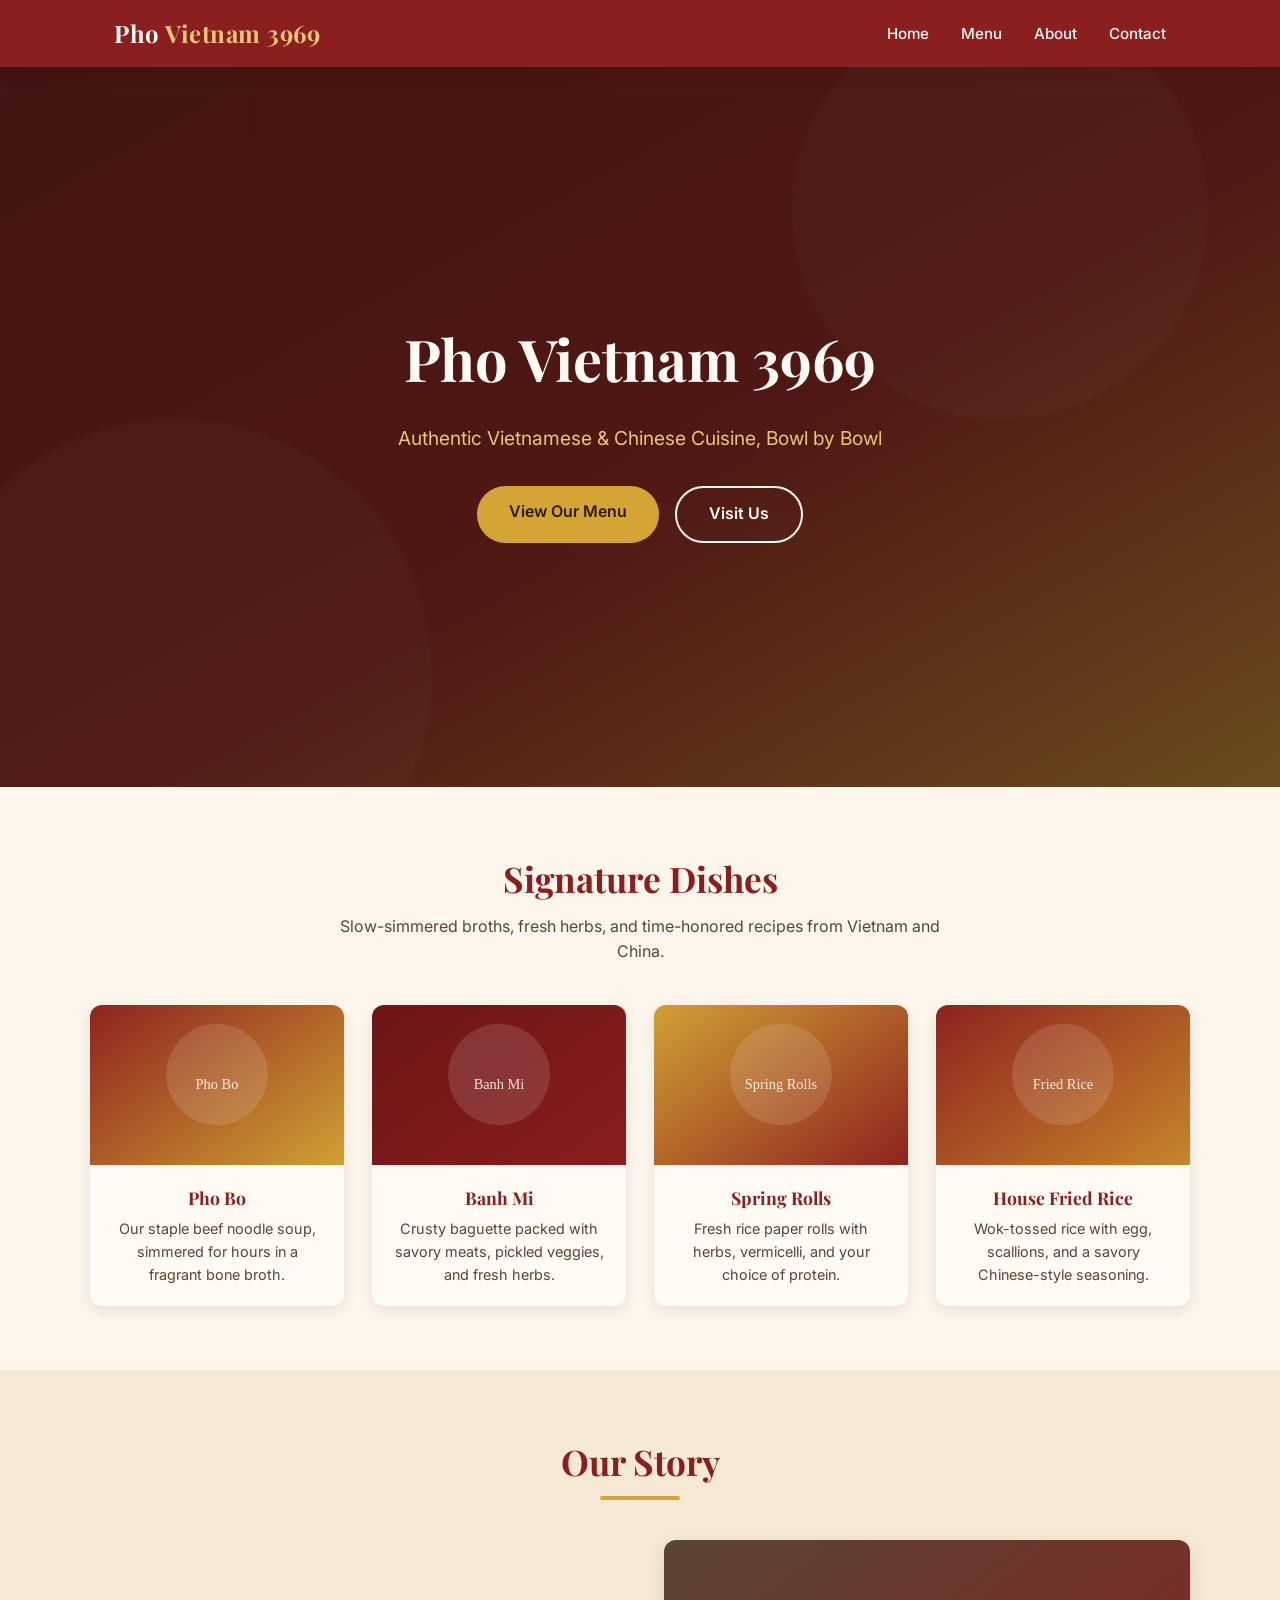
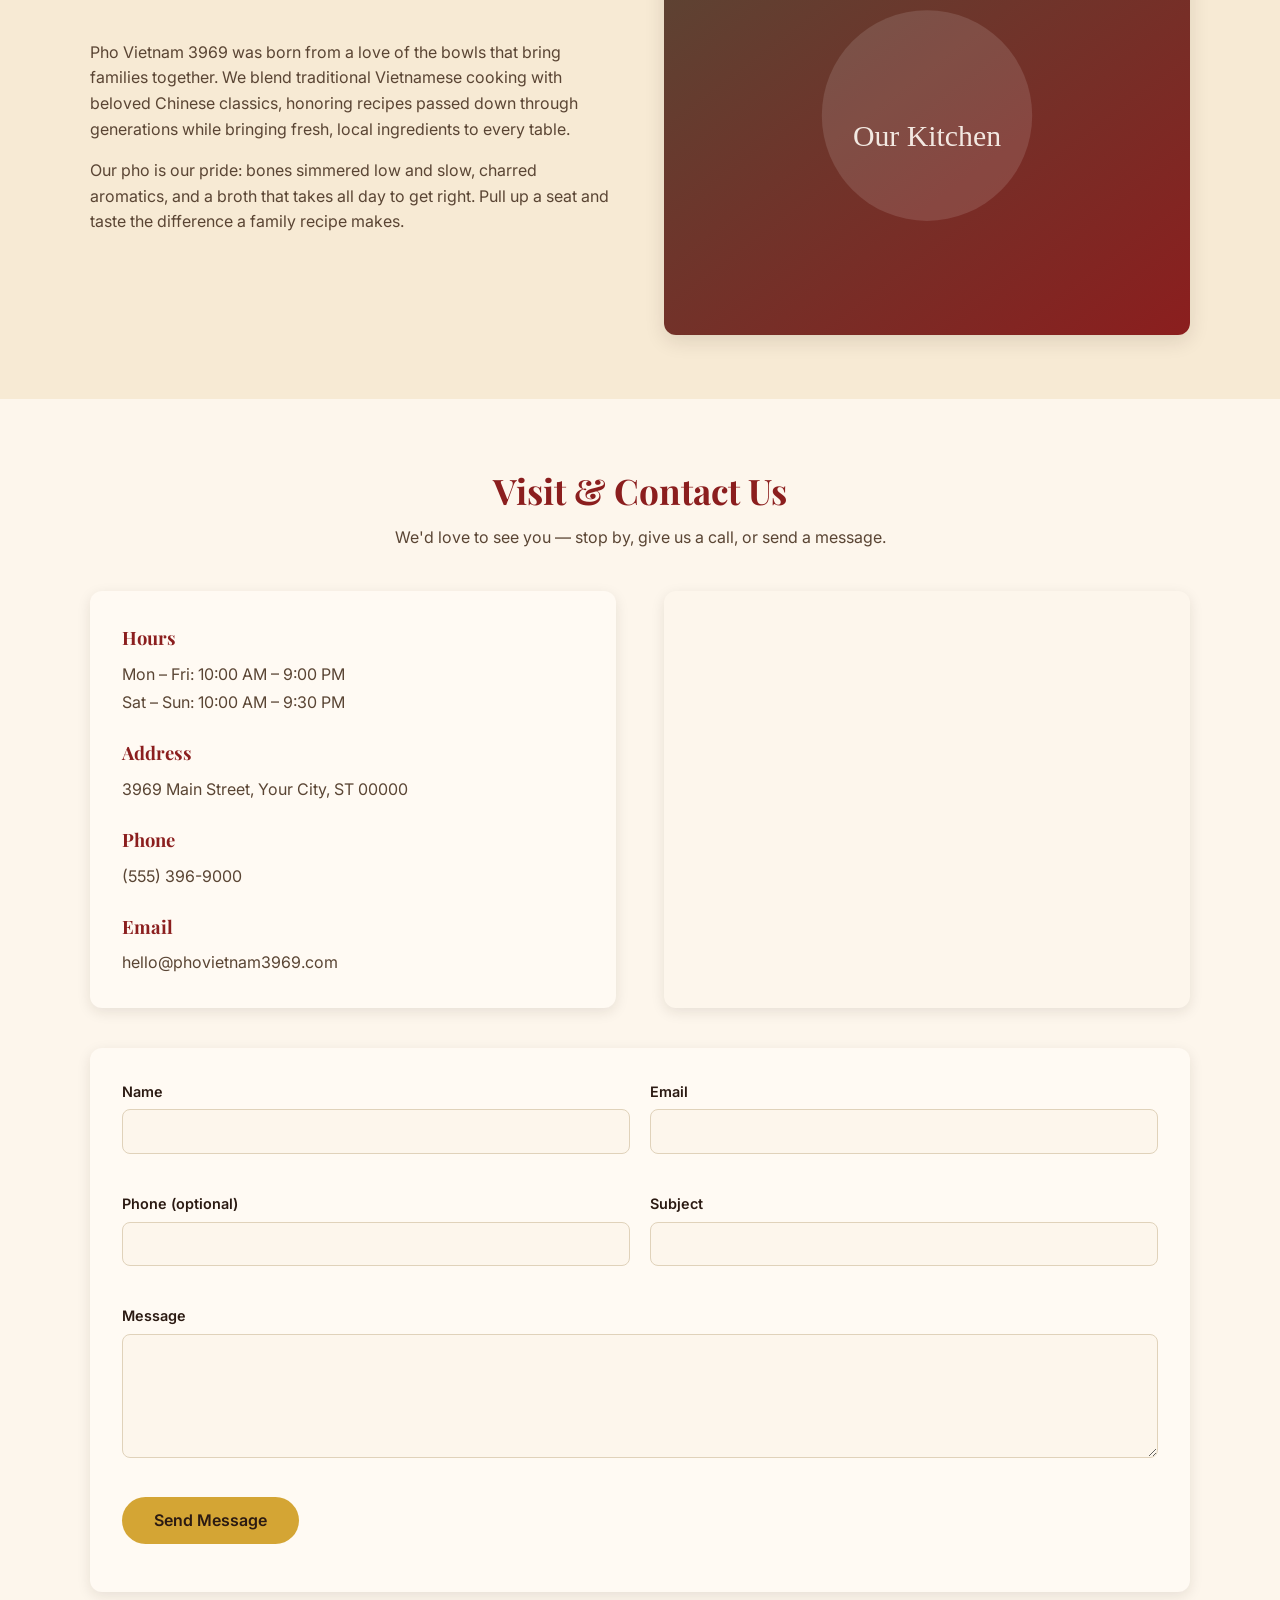
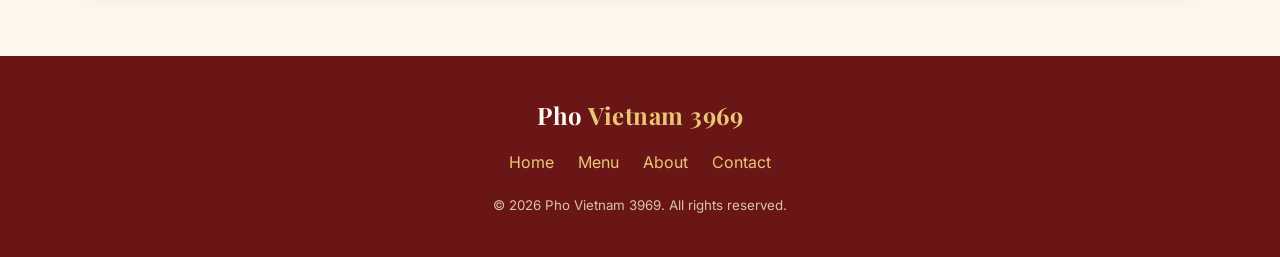
==== index.html @ 49af0b90 "initial comm" ====
<!DOCTYPE html>
<html lang="en">
<head>
  <meta charset="UTF-8" />
  <meta name="viewport" content="width=device-width, initial-scale=1.0" />
  <title>Pho Vietnam 3969 | Vietnamese &amp; Chinese Cuisine</title>
  <meta name="description" content="Pho Vietnam 3969 — authentic Vietnamese and Chinese cuisine, famous for our staple Vietnamese noodle soup, pho." />
  <link rel="stylesheet" href="css/styles.css" />
  <link rel="preconnect" href="https://fonts.googleapis.com" />
  <link href="https://fonts.googleapis.com/css2?family=Playfair+Display:wght@600;700&family=Inter:wght@400;500;600&display=swap" rel="stylesheet" />
</head>
<body>
  <header class="site-header">
    <nav class="nav-wrap">
      <a href="index.html" class="logo">Pho <span>Vietnam 3969</span></a>
      <button class="nav-toggle" aria-label="Toggle navigation" aria-expanded="false">
        <span></span><span></span><span></span>
      </button>
      <ul class="nav-links">
        <li><a href="index.html">Home</a></li>
        <li><a href="menu.html">Menu</a></li>
        <li><a href="index.html#about">About</a></li>
        <li><a href="index.html#contact">Contact</a></li>
      </ul>
    </nav>
  </header>

  <section class="hero">
    <div class="hero-content">
      <h1>Pho Vietnam 3969</h1>
      <p class="tagline">Authentic Vietnamese &amp; Chinese Cuisine, Bowl by Bowl</p>
      <div class="hero-buttons">
        <a href="menu.html" class="btn btn-accent">View Our Menu</a>
        <a href="#contact" class="btn btn-outline">Visit Us</a>
      </div>
    </div>
  </section>

  <section class="dishes">
    <div class="container">
      <h2 class="section-title">Signature Dishes</h2>
      <p class="section-subtitle">Slow-simmered broths, fresh herbs, and time-honored recipes from Vietnam and China.</p>
      <div class="dishes-grid">
        <div class="dish-card">
          <img src="assets/images/dish-pho.svg" alt="Bowl of pho bo" />
          <div class="dish-card-body">
            <h3>Pho Bo</h3>
            <p>Our staple beef noodle soup, simmered for hours in a fragrant bone broth.</p>
          </div>
        </div>
        <div class="dish-card">
          <img src="assets/images/dish-banhmi.svg" alt="Banh mi sandwich" />
          <div class="dish-card-body">
            <h3>Banh Mi</h3>
            <p>Crusty baguette packed with savory meats, pickled veggies, and fresh herbs.</p>
          </div>
        </div>
        <div class="dish-card">
          <img src="assets/images/dish-springroll.svg" alt="Fresh spring rolls" />
          <div class="dish-card-body">
            <h3>Spring Rolls</h3>
            <p>Fresh rice paper rolls with herbs, vermicelli, and your choice of protein.</p>
          </div>
        </div>
        <div class="dish-card">
          <img src="assets/images/dish-friedrice.svg" alt="Chinese fried rice" />
          <div class="dish-card-body">
            <h3>House Fried Rice</h3>
            <p>Wok-tossed rice with egg, scallions, and a savory Chinese-style seasoning.</p>
          </div>
        </div>
      </div>
    </div>
  </section>

  <section id="about" class="about-section">
    <div class="container">
      <h2 class="section-title">Our Story</h2>
      <div class="divider"></div>
      <div class="about-grid">
        <div class="about-text">
          <p>Pho Vietnam 3969 was born from a love of the bowls that bring families together. We blend
            traditional Vietnamese cooking with beloved Chinese classics, honoring recipes passed down
            through generations while bringing fresh, local ingredients to every table.</p>
          <p>Our pho is our pride: bones simmered low and slow, charred aromatics, and a broth that takes
            all day to get right. Pull up a seat and taste the difference a family recipe makes.</p>
        </div>
        <img src="assets/images/about-1.svg" alt="Inside our kitchen" />
      </div>
    </div>
  </section>

  <section id="contact" class="contact">
    <div class="container">
      <h2 class="section-title">Visit &amp; Contact Us</h2>
      <p class="section-subtitle">We'd love to see you — stop by, give us a call, or send a message.</p>
      <div class="contact-grid">
        <div class="contact-info">
          <h3>Hours</h3>
          <p>Mon – Fri: 10:00 AM – 9:00 PM</p>
          <p>Sat – Sun: 10:00 AM – 9:30 PM</p>
          <h3>Address</h3>
          <p>3969 Main Street, Your City, ST 00000</p>
          <h3>Phone</h3>
          <p>(555) 396-9000</p>
          <h3>Email</h3>
          <p>hello@phovietnam3969.com</p>
        </div>
        <iframe
          class="map-frame"
          src="https://www.google.com/maps?q=Pho+Vietnam+3969&output=embed"
          loading="lazy"
          referrerpolicy="no-referrer-when-downgrade"
          title="Map to Pho Vietnam 3969">
        </iframe>
      </div>

      <form class="contact-form" novalidate>
        <div class="form-row">
          <div class="form-group">
            <label for="name">Name</label>
            <input type="text" id="name" name="name" required />
            <span class="form-error"></span>
          </div>
          <div class="form-group">
            <label for="email">Email</label>
            <input type="email" id="email" name="email" required />
            <span class="form-error"></span>
          </div>
        </div>
        <div class="form-row">
          <div class="form-group">
            <label for="phone">Phone (optional)</label>
            <input type="tel" id="phone" name="phone" />
            <span class="form-error"></span>
          </div>
          <div class="form-group">
            <label for="subject">Subject</label>
            <input type="text" id="subject" name="subject" required />
            <span class="form-error"></span>
          </div>
        </div>
        <div class="form-group">
          <label for="message">Message</label>
          <textarea id="message" name="message" rows="5" required></textarea>
          <span class="form-error"></span>
        </div>
        <button type="submit" class="btn btn-accent">Send Message</button>
        <p class="form-status"></p>
      </form>
    </div>
  </section>

  <footer class="site-footer">
    <div class="logo">Pho <span>Vietnam 3969</span></div>
    <ul class="footer-links">
      <li><a href="index.html">Home</a></li>
      <li><a href="menu.html">Menu</a></li>
      <li><a href="index.html#about">About</a></li>
      <li><a href="index.html#contact">Contact</a></li>
    </ul>
    <small>&copy; 2026 Pho Vietnam 3969. All rights reserved.</small>
  </footer>

  <script src="js/main.js"></script>
</body>
</html>
---- css/styles.css ----
:root {
  --color-primary: #8b1e1e;
  --color-primary-dark: #6b1616;
  --color-accent: #d4a534;
  --color-accent-light: #e8c877;
  --color-bg: #fdf6ec;
  --color-bg-alt: #f7ead4;
  --color-text: #2b1a12;
  --color-text-soft: #5a4534;
  --color-white: #fffaf3;

  --font-heading: "Playfair Display", Georgia, "Times New Roman", serif;
  --font-body: "Inter", "Segoe UI", Helvetica, Arial, sans-serif;

  --radius: 12px;
  --shadow-soft: 0 6px 20px rgba(43, 26, 18, 0.12);
  --shadow-card: 0 4px 14px rgba(43, 26, 18, 0.1);

  --max-width: 1100px;
}

* {
  box-sizing: border-box;
}

html {
  scroll-behavior: smooth;
}

body {
  margin: 0;
  font-family: var(--font-body);
  color: var(--color-text);
  background: var(--color-bg);
  line-height: 1.6;
}

img {
  max-width: 100%;
  display: block;
}

a {
  color: inherit;
}

h1, h2, h3 {
  font-family: var(--font-heading);
  margin: 0 0 0.5em;
  color: var(--color-primary);
}

section {
  padding: 4rem 1.5rem;
}

.container {
  max-width: var(--max-width);
  margin: 0 auto;
}

.section-title {
  text-align: center;
  font-size: 2.2rem;
  margin-bottom: 0.4rem;
}

.section-subtitle {
  text-align: center;
  color: var(--color-text-soft);
  max-width: 620px;
  margin: 0 auto 2.5rem;
}

.divider {
  width: 80px;
  height: 4px;
  background: var(--color-accent);
  border-radius: 4px;
  margin: 0 auto 2.5rem;
}

/* Header / Nav */
.site-header {
  background: var(--color-primary);
  color: var(--color-white);
  position: sticky;
  top: 0;
  z-index: 100;
  box-shadow: var(--shadow-soft);
}

.nav-wrap {
  max-width: var(--max-width);
  margin: 0 auto;
  display: flex;
  align-items: center;
  justify-content: space-between;
  padding: 0.9rem 1.5rem;
}

.logo {
  font-family: var(--font-heading);
  font-size: 1.5rem;
  font-weight: 700;
  color: var(--color-white);
  text-decoration: none;
  letter-spacing: 0.5px;
}

.logo span {
  color: var(--color-accent-light);
}

.nav-links {
  list-style: none;
  display: flex;
  gap: 2rem;
  margin: 0;
  padding: 0;
}

.nav-links a {
  text-decoration: none;
  color: var(--color-white);
  font-weight: 500;
  font-size: 0.95rem;
  transition: color 0.2s ease;
}

.nav-links a:hover {
  color: var(--color-accent-light);
}

.nav-toggle {
  display: none;
  flex-direction: column;
  gap: 5px;
  background: none;
  border: none;
  cursor: pointer;
  padding: 0.4rem;
}

.nav-toggle span {
  width: 26px;
  height: 3px;
  background: var(--color-white);
  border-radius: 2px;
}

/* Buttons */
.btn {
  display: inline-block;
  padding: 0.85rem 2rem;
  border-radius: 999px;
  font-weight: 600;
  text-decoration: none;
  transition: transform 0.15s ease, box-shadow 0.15s ease;
  border: none;
  cursor: pointer;
  font-family: var(--font-body);
  font-size: 1rem;
}

.btn-accent {
  background: var(--color-accent);
  color: var(--color-text);
}

.btn-accent:hover {
  transform: translateY(-2px);
  box-shadow: var(--shadow-soft);
}

.btn-outline {
  background: transparent;
  border: 2px solid var(--color-white);
  color: var(--color-white);
}

.btn-outline:hover {
  background: var(--color-white);
  color: var(--color-primary);
}

/* Hero */
.hero {
  position: relative;
  min-height: 80vh;
  display: flex;
  align-items: center;
  justify-content: center;
  text-align: center;
  color: var(--color-white);
  background: linear-gradient(rgba(43, 20, 14, 0.62), rgba(43, 20, 14, 0.62)),
    url("../assets/images/hero.svg") center/cover no-repeat;
  padding: 2rem 1.5rem;
}

.hero-content h1 {
  color: var(--color-white);
  font-size: clamp(2.2rem, 5vw, 3.6rem);
  margin-bottom: 0.6rem;
}

.hero-content .tagline {
  font-size: 1.2rem;
  color: var(--color-accent-light);
  margin-bottom: 2rem;
}

.hero-buttons {
  display: flex;
  gap: 1rem;
  justify-content: center;
  flex-wrap: wrap;
}

/* Dishes highlight */
.dishes-grid {
  display: grid;
  grid-template-columns: repeat(auto-fit, minmax(220px, 1fr));
  gap: 1.75rem;
}

.dish-card {
  background: var(--color-white);
  border-radius: var(--radius);
  box-shadow: var(--shadow-card);
  overflow: hidden;
  text-align: center;
  transition: transform 0.2s ease;
}

.dish-card:hover {
  transform: translateY(-4px);
}

.dish-card img {
  width: 100%;
  height: 160px;
  object-fit: cover;
}

.dish-card-body {
  padding: 1.2rem;
}

.dish-card-body h3 {
  font-size: 1.1rem;
  margin-bottom: 0.3rem;
}

.dish-card-body p {
  color: var(--color-text-soft);
  font-size: 0.9rem;
  margin: 0;
}

/* About */
.about-section {
  background: var(--color-bg-alt);
}

.about-grid {
  display: grid;
  grid-template-columns: 1fr 1fr;
  gap: 3rem;
  align-items: center;
}

.about-grid img {
  border-radius: var(--radius);
  box-shadow: var(--shadow-soft);
}

.about-text p {
  color: var(--color-text-soft);
  margin-bottom: 1rem;
}

@media (max-width: 768px) {
  .about-grid {
    grid-template-columns: 1fr;
  }
}

/* Contact */
.contact-grid {
  display: grid;
  grid-template-columns: 1fr 1fr;
  gap: 3rem;
}

.contact-info {
  background: var(--color-white);
  border-radius: var(--radius);
  box-shadow: var(--shadow-card);
  padding: 2rem;
}

.contact-info h3 {
  font-size: 1.15rem;
  margin-top: 1.4rem;
}

.contact-info h3:first-child {
  margin-top: 0;
}

.contact-info p {
  margin: 0.2rem 0 0;
  color: var(--color-text-soft);
}

.map-frame {
  width: 100%;
  height: 100%;
  min-height: 260px;
  border: 0;
  border-radius: var(--radius);
  box-shadow: var(--shadow-card);
}

.contact-form {
  background: var(--color-white);
  border-radius: var(--radius);
  box-shadow: var(--shadow-card);
  padding: 2rem;
  margin-top: 2.5rem;
}

.form-row {
  display: grid;
  grid-template-columns: 1fr 1fr;
  gap: 1.2rem;
}

.form-group {
  margin-bottom: 1.2rem;
  display: flex;
  flex-direction: column;
}

.form-group label {
  font-weight: 600;
  margin-bottom: 0.4rem;
  font-size: 0.9rem;
}

.form-group input,
.form-group textarea {
  padding: 0.7rem 0.9rem;
  border: 1px solid #e0d2ba;
  border-radius: 8px;
  font-family: var(--font-body);
  font-size: 1rem;
  background: var(--color-bg);
}

.form-group input:focus,
.form-group textarea:focus {
  outline: 2px solid var(--color-accent);
  outline-offset: 1px;
}

.form-error {
  color: var(--color-primary);
  font-size: 0.82rem;
  margin-top: 0.3rem;
  min-height: 1.1em;
}

.form-status {
  margin-top: 1rem;
  font-weight: 600;
  color: var(--color-primary-dark);
}

@media (max-width: 640px) {
  .form-row,
  .contact-grid {
    grid-template-columns: 1fr;
  }
}

/* Menu page */
.menu-hero {
  background: var(--color-primary);
  color: var(--color-white);
  text-align: center;
  padding: 3.5rem 1.5rem;
}

.menu-hero h1 {
  color: var(--color-white);
}

.menu-category {
  margin-bottom: 3rem;
}

.menu-category h2 {
  border-bottom: 3px solid var(--color-accent);
  display: inline-block;
  padding-bottom: 0.3rem;
  margin-bottom: 1.5rem;
}

.menu-items {
  display: grid;
  gap: 1rem;
}

.menu-item {
  display: flex;
  justify-content: space-between;
  gap: 1rem;
  background: var(--color-white);
  border-radius: var(--radius);
  box-shadow: var(--shadow-card);
  padding: 1.1rem 1.4rem;
}

.menu-item-name {
  font-weight: 600;
  margin-bottom: 0.2rem;
}

.menu-item-desc {
  color: var(--color-text-soft);
  font-size: 0.9rem;
  margin: 0;
}

.menu-item-price {
  font-weight: 700;
  color: var(--color-primary);
  white-space: nowrap;
  align-self: center;
}

/* Footer */
.site-footer {
  background: var(--color-primary-dark);
  color: var(--color-white);
  text-align: center;
  padding: 2.5rem 1.5rem;
}

.site-footer .footer-links {
  list-style: none;
  display: flex;
  justify-content: center;
  gap: 1.5rem;
  padding: 0;
  margin: 1rem 0;
}

.site-footer a {
  text-decoration: none;
  color: var(--color-accent-light);
}

.site-footer small {
  color: #d8c2b0;
}

/* Mobile nav */
@media (max-width: 820px) {
  .nav-toggle {
    display: flex;
  }

  .nav-links {
    position: absolute;
    top: 100%;
    left: 0;
    right: 0;
    background: var(--color-primary);
    flex-direction: column;
    gap: 0;
    max-height: 0;
    overflow: hidden;
    transition: max-height 0.25s ease;
  }

  .nav-links.open {
    max-height: 320px;
  }

  .nav-links li {
    border-top: 1px solid rgba(255, 255, 255, 0.15);
  }

  .nav-links a {
    display: block;
    padding: 1rem 1.5rem;
  }
}
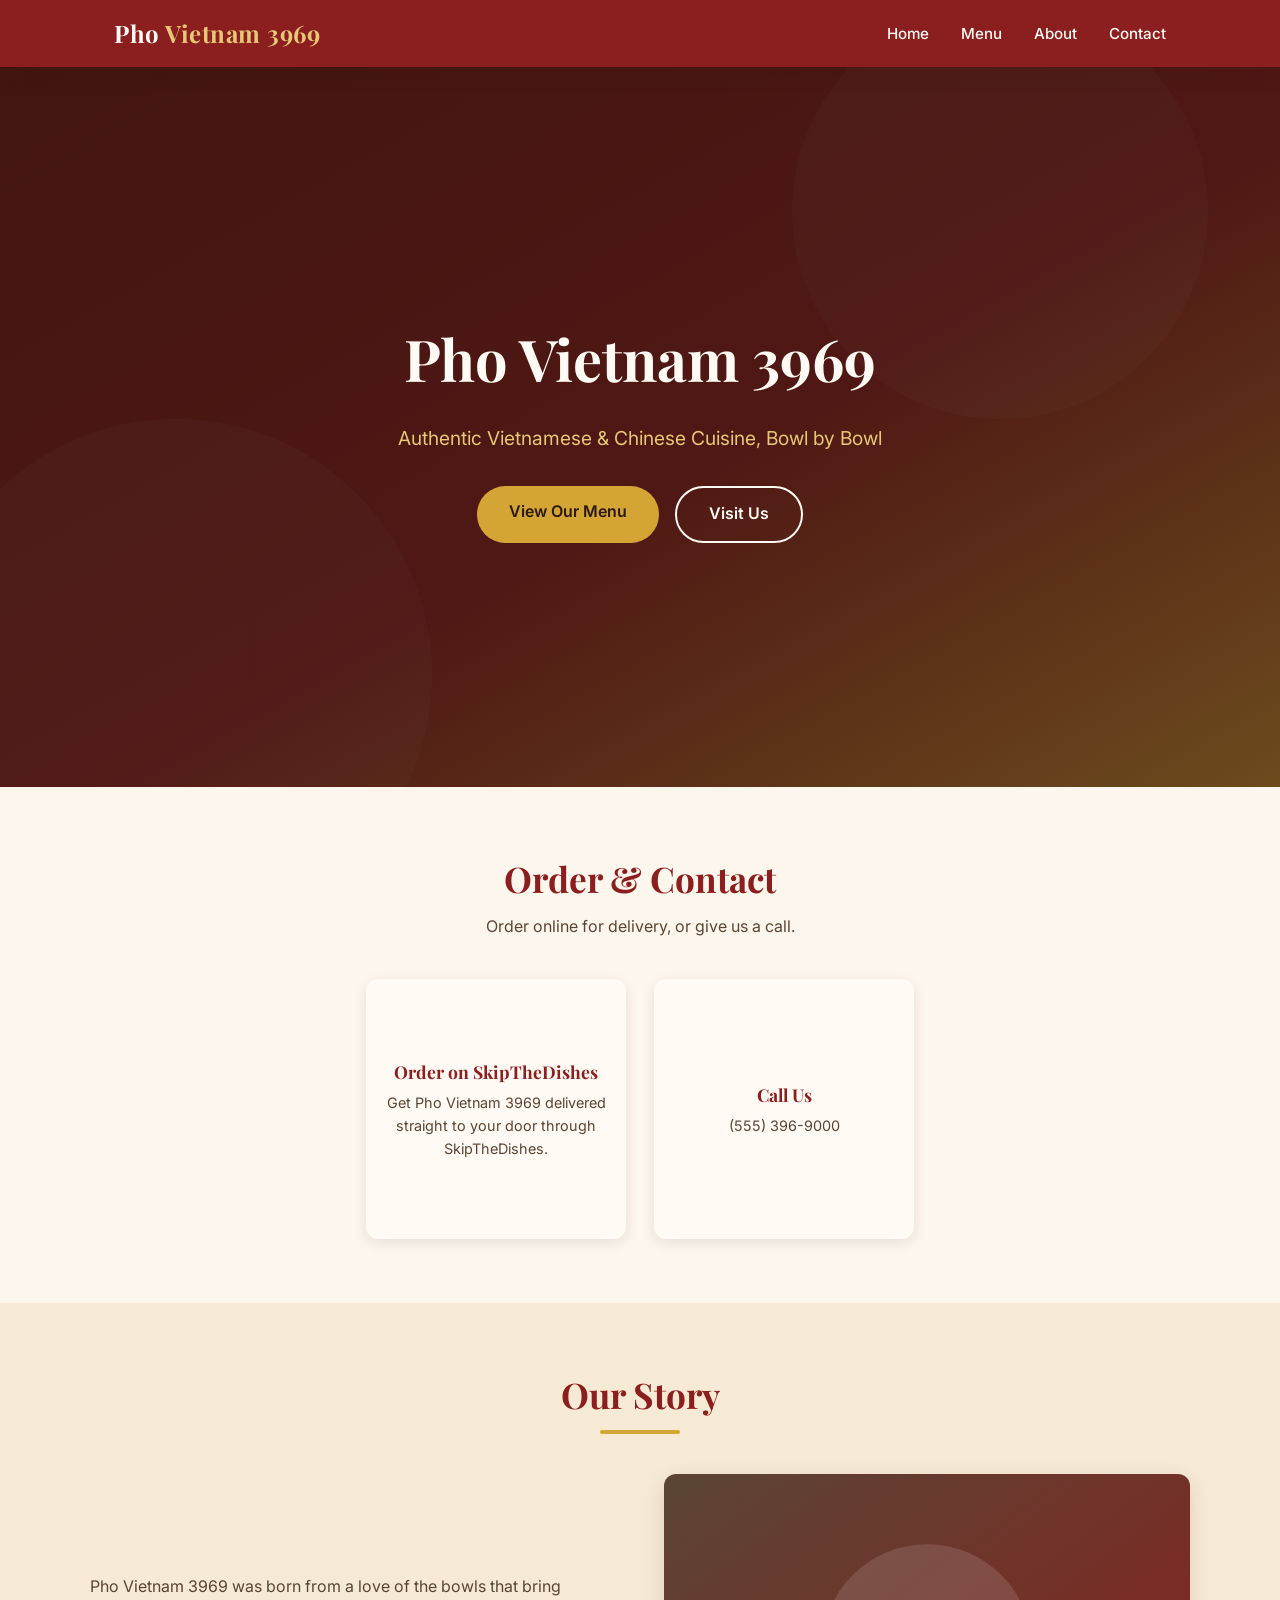
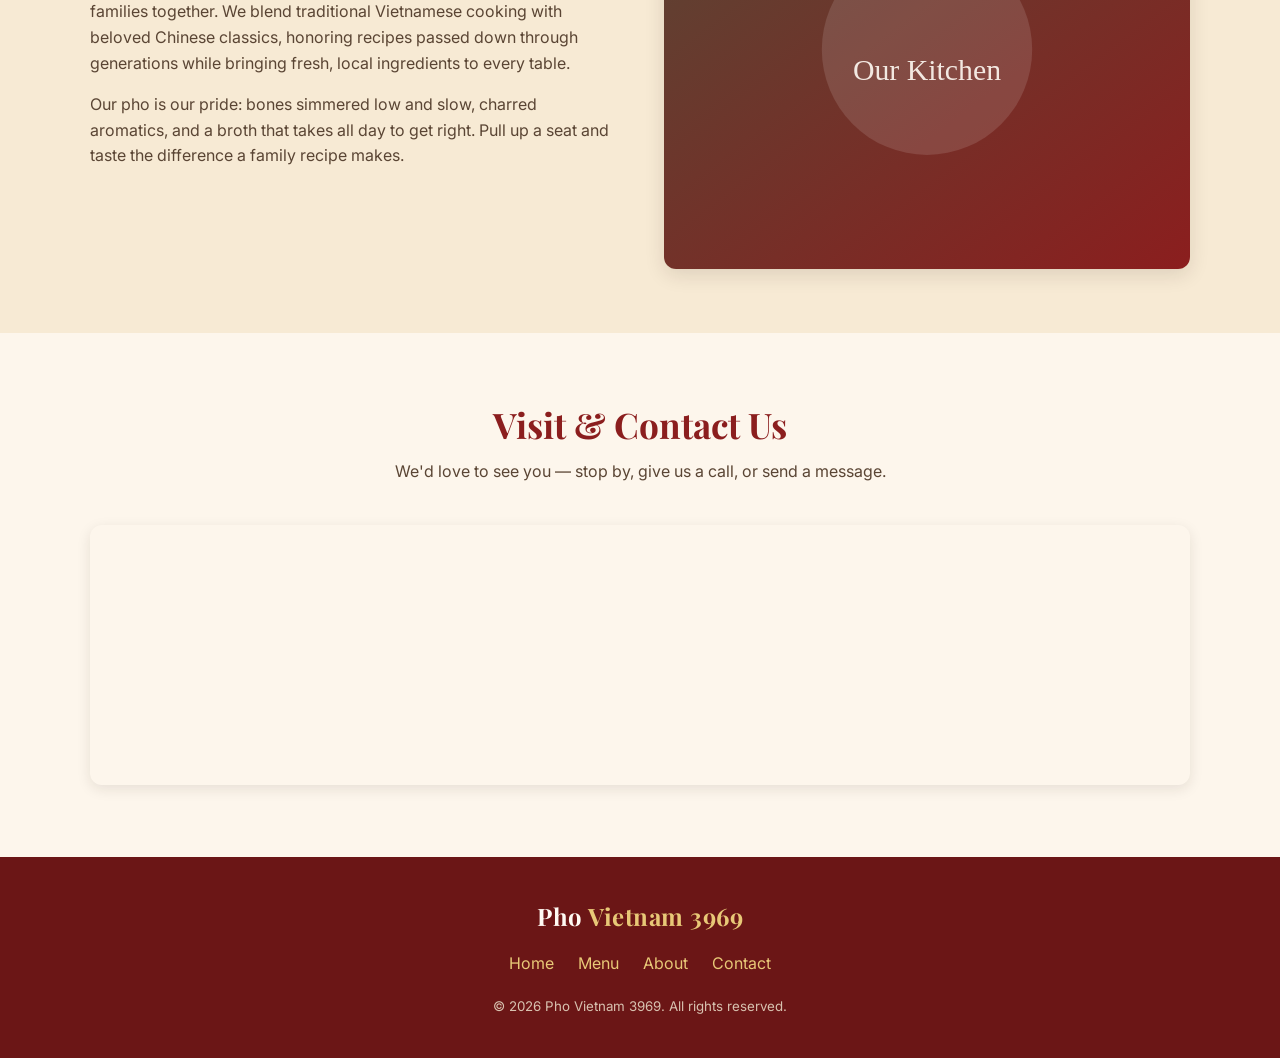
==== commit afc50307: "commit 2" ====
--- a/index.html
+++ b/index.html
@@ -38,37 +38,21 @@
 
   <section class="dishes">
     <div class="container">
-      <h2 class="section-title">Signature Dishes</h2>
-      <p class="section-subtitle">Slow-simmered broths, fresh herbs, and time-honored recipes from Vietnam and China.</p>
-      <div class="dishes-grid">
-        <div class="dish-card">
-          <img src="assets/images/dish-pho.svg" alt="Bowl of pho bo" />
+      <h2 class="section-title">Order &amp; Contact</h2>
+      <p class="section-subtitle">Order online for delivery, or give us a call.</p>
+      <div class="dishes-grid dishes-grid-square">
+        <a class="dish-card square-card" href="https://www.skipthedishes.com" target="_blank" rel="noopener">
           <div class="dish-card-body">
-            <h3>Pho Bo</h3>
-            <p>Our staple beef noodle soup, simmered for hours in a fragrant bone broth.</p>
+            <h3>Order on SkipTheDishes</h3>
+            <p>Get Pho Vietnam 3969 delivered straight to your door through SkipTheDishes.</p>
           </div>
-        </div>
-        <div class="dish-card">
-          <img src="assets/images/dish-banhmi.svg" alt="Banh mi sandwich" />
+        </a>
+        <a class="dish-card square-card" href="tel:+15553969000">
           <div class="dish-card-body">
-            <h3>Banh Mi</h3>
-            <p>Crusty baguette packed with savory meats, pickled veggies, and fresh herbs.</p>
+            <h3>Call Us</h3>
+            <p>(555) 396-9000</p>
           </div>
-        </div>
-        <div class="dish-card">
-          <img src="assets/images/dish-springroll.svg" alt="Fresh spring rolls" />
-          <div class="dish-card-body">
-            <h3>Spring Rolls</h3>
-            <p>Fresh rice paper rolls with herbs, vermicelli, and your choice of protein.</p>
-          </div>
-        </div>
-        <div class="dish-card">
-          <img src="assets/images/dish-friedrice.svg" alt="Chinese fried rice" />
-          <div class="dish-card-body">
-            <h3>House Fried Rice</h3>
-            <p>Wok-tossed rice with egg, scallions, and a savory Chinese-style seasoning.</p>
-          </div>
-        </div>
+        </a>
       </div>
     </div>
   </section>
@@ -94,60 +78,13 @@
     <div class="container">
       <h2 class="section-title">Visit &amp; Contact Us</h2>
       <p class="section-subtitle">We'd love to see you — stop by, give us a call, or send a message.</p>
-      <div class="contact-grid">
-        <div class="contact-info">
-          <h3>Hours</h3>
-          <p>Mon – Fri: 10:00 AM – 9:00 PM</p>
-          <p>Sat – Sun: 10:00 AM – 9:30 PM</p>
-          <h3>Address</h3>
-          <p>3969 Main Street, Your City, ST 00000</p>
-          <h3>Phone</h3>
-          <p>(555) 396-9000</p>
-          <h3>Email</h3>
-          <p>hello@phovietnam3969.com</p>
-        </div>
-        <iframe
-          class="map-frame"
-          src="https://www.google.com/maps?q=Pho+Vietnam+3969&output=embed"
-          loading="lazy"
-          referrerpolicy="no-referrer-when-downgrade"
-          title="Map to Pho Vietnam 3969">
-        </iframe>
-      </div>
-
-      <form class="contact-form" novalidate>
-        <div class="form-row">
-          <div class="form-group">
-            <label for="name">Name</label>
-            <input type="text" id="name" name="name" required />
-            <span class="form-error"></span>
-          </div>
-          <div class="form-group">
-            <label for="email">Email</label>
-            <input type="email" id="email" name="email" required />
-            <span class="form-error"></span>
-          </div>
-        </div>
-        <div class="form-row">
-          <div class="form-group">
-            <label for="phone">Phone (optional)</label>
-            <input type="tel" id="phone" name="phone" />
-            <span class="form-error"></span>
-          </div>
-          <div class="form-group">
-            <label for="subject">Subject</label>
-            <input type="text" id="subject" name="subject" required />
-            <span class="form-error"></span>
-          </div>
-        </div>
-        <div class="form-group">
-          <label for="message">Message</label>
-          <textarea id="message" name="message" rows="5" required></textarea>
-          <span class="form-error"></span>
-        </div>
-        <button type="submit" class="btn btn-accent">Send Message</button>
-        <p class="form-status"></p>
-      </form>
+      <iframe
+        class="map-frame"
+        src="https://www.google.com/maps?q=Pho+Vietnam+3969&output=embed"
+        loading="lazy"
+        referrerpolicy="no-referrer-when-downgrade"
+        title="Map to Pho Vietnam 3969">
+      </iframe>
     </div>
   </section>
 
--- a/css/styles.css
+++ b/css/styles.css
@@ -258,6 +258,20 @@
   margin: 0;
 }
 
+.dishes-grid-square {
+  grid-template-columns: repeat(auto-fit, minmax(220px, 260px));
+  justify-content: center;
+}
+
+.square-card {
+  aspect-ratio: 1 / 1;
+  display: flex;
+  align-items: center;
+  justify-content: center;
+  text-decoration: none;
+  color: inherit;
+}
+
 /* About */
 .about-section {
   background: var(--color-bg-alt);
@@ -287,33 +301,6 @@
 }
 
 /* Contact */
-.contact-grid {
-  display: grid;
-  grid-template-columns: 1fr 1fr;
-  gap: 3rem;
-}
-
-.contact-info {
-  background: var(--color-white);
-  border-radius: var(--radius);
-  box-shadow: var(--shadow-card);
-  padding: 2rem;
-}
-
-.contact-info h3 {
-  font-size: 1.15rem;
-  margin-top: 1.4rem;
-}
-
-.contact-info h3:first-child {
-  margin-top: 0;
-}
-
-.contact-info p {
-  margin: 0.2rem 0 0;
-  color: var(--color-text-soft);
-}
-
 .map-frame {
   width: 100%;
   height: 100%;
@@ -379,8 +366,7 @@
 }
 
 @media (max-width: 640px) {
-  .form-row,
-  .contact-grid {
+  .form-row {
     grid-template-columns: 1fr;
   }
 }
@@ -397,48 +383,208 @@
   color: var(--color-white);
 }
 
+/* Menu controls: search + category pills */
+.menu-controls {
+  position: sticky;
+  top: 0;
+  z-index: 40;
+  background: rgba(253, 246, 236, 0.95);
+  backdrop-filter: blur(8px);
+  border-bottom: 1px solid var(--color-bg-alt);
+  padding: 1rem 1.5rem;
+}
+
+.menu-controls-inner {
+  max-width: var(--max-width);
+  margin: 0 auto;
+  display: flex;
+  flex-direction: column;
+  gap: 0.75rem;
+}
+
+.menu-search {
+  width: 100%;
+  padding: 0.75rem 1rem;
+  border-radius: 999px;
+  border: 1.5px solid var(--color-primary);
+  background: var(--color-white);
+  font-family: inherit;
+  font-size: 1rem;
+  color: var(--color-text);
+  outline: none;
+}
+
+.menu-search:focus {
+  box-shadow: 0 0 0 3px rgba(139, 30, 30, 0.18);
+}
+
+.menu-pills {
+  display: flex;
+  flex-wrap: wrap;
+  gap: 0.5rem;
+  justify-content: center;
+}
+
+.menu-pills button {
+  font-family: var(--font-body);
+  font-weight: 600;
+  font-size: 0.76rem;
+  padding: 0.45rem 0.85rem;
+  border-radius: 999px;
+  border: 1px solid var(--color-primary);
+  background: transparent;
+  color: var(--color-primary-dark);
+  cursor: pointer;
+  white-space: nowrap;
+}
+
+.menu-pills button:hover {
+  background: rgba(139, 30, 30, 0.08);
+}
+
+.menu-pills button.active {
+  background: var(--color-primary);
+  color: var(--color-accent-light);
+  border-color: var(--color-primary);
+}
+
+/* Menu categories */
 .menu-category {
+  scroll-margin-top: 7rem;
   margin-bottom: 3rem;
 }
 
-.menu-category h2 {
-  border-bottom: 3px solid var(--color-accent);
-  display: inline-block;
-  padding-bottom: 0.3rem;
-  margin-bottom: 1.5rem;
-}
-
-.menu-items {
+.menu-band {
+  display: flex;
+  align-items: baseline;
+  gap: 0.85rem;
+  background: var(--color-primary);
+  color: var(--color-white);
+  padding: 0.8rem 1.25rem;
+  border-radius: var(--radius);
+  box-shadow: var(--shadow-card);
+  margin-bottom: 1rem;
+}
+
+.menu-band .menu-num {
+  font-family: var(--font-heading);
+  font-weight: 700;
+  font-size: 0.72rem;
+  color: var(--color-text);
+  background: var(--color-accent-light);
+  padding: 0.2rem 0.5rem;
+  border-radius: 6px;
+}
+
+.menu-band h2 {
+  color: var(--color-white);
+  font-size: clamp(1.1rem, 2.6vw, 1.4rem);
+  margin: 0;
+}
+
+.menu-band .menu-viet {
+  margin-left: auto;
+  font-size: 0.8rem;
+  color: var(--color-accent-light);
+  text-align: right;
+}
+
+.menu-note {
+  background: var(--color-white);
+  border: 1px solid var(--color-bg-alt);
+  border-radius: var(--radius);
+  box-shadow: var(--shadow-card);
+  padding: 0.85rem 1.1rem;
+  margin-bottom: 1rem;
+  font-size: 0.86rem;
+  color: var(--color-text-soft);
+}
+
+.menu-grid {
   display: grid;
-  gap: 1rem;
-}
-
-.menu-item {
-  display: flex;
-  justify-content: space-between;
-  gap: 1rem;
+  grid-template-columns: repeat(auto-fill, minmax(260px, 1fr));
+  gap: 0.9rem;
+}
+
+.menu-card {
   background: var(--color-white);
   border-radius: var(--radius);
   box-shadow: var(--shadow-card);
-  padding: 1.1rem 1.4rem;
-}
-
-.menu-item-name {
-  font-weight: 600;
-  margin-bottom: 0.2rem;
-}
-
-.menu-item-desc {
+  padding: 0.9rem 1rem;
+  display: flex;
+  flex-direction: column;
+  gap: 0.35rem;
+}
+
+.menu-card-top {
+  display: flex;
+  justify-content: space-between;
+  align-items: flex-start;
+  gap: 0.6rem;
+}
+
+.menu-code {
+  font-family: var(--font-heading);
+  font-weight: 700;
+  font-size: 0.68rem;
+  background: var(--color-accent-light);
+  color: var(--color-text);
+  border-radius: 5px;
+  padding: 0.1rem 0.4rem;
+  flex-shrink: 0;
+}
+
+.menu-viet-name {
+  font-weight: 700;
+  color: var(--color-primary-dark);
+}
+
+.menu-eng-name {
+  font-style: italic;
   color: var(--color-text-soft);
-  font-size: 0.9rem;
-  margin: 0;
-}
-
-.menu-item-price {
+  font-size: 0.85rem;
+  line-height: 1.35;
+}
+
+.menu-price {
+  font-family: var(--font-heading);
   font-weight: 700;
   color: var(--color-primary);
   white-space: nowrap;
-  align-self: center;
+  flex-shrink: 0;
+}
+
+.menu-price.na {
+  font-family: var(--font-body);
+  font-weight: 600;
+  font-size: 0.68rem;
+  color: #9a6b40;
+  background: #f6e8d3;
+  padding: 0.2rem 0.5rem;
+  border-radius: 6px;
+}
+
+.menu-sizes {
+  display: flex;
+  gap: 0.4rem;
+  flex-wrap: wrap;
+}
+
+.menu-sizes span {
+  font-size: 0.68rem;
+  background: var(--color-bg-alt);
+  color: var(--color-primary-dark);
+  padding: 0.15rem 0.45rem;
+  border-radius: 6px;
+  font-weight: 600;
+}
+
+.menu-no-results {
+  display: none;
+  text-align: center;
+  color: var(--color-text-soft);
+  font-style: italic;
+  padding: 3rem 0;
 }
 
 /* Footer */
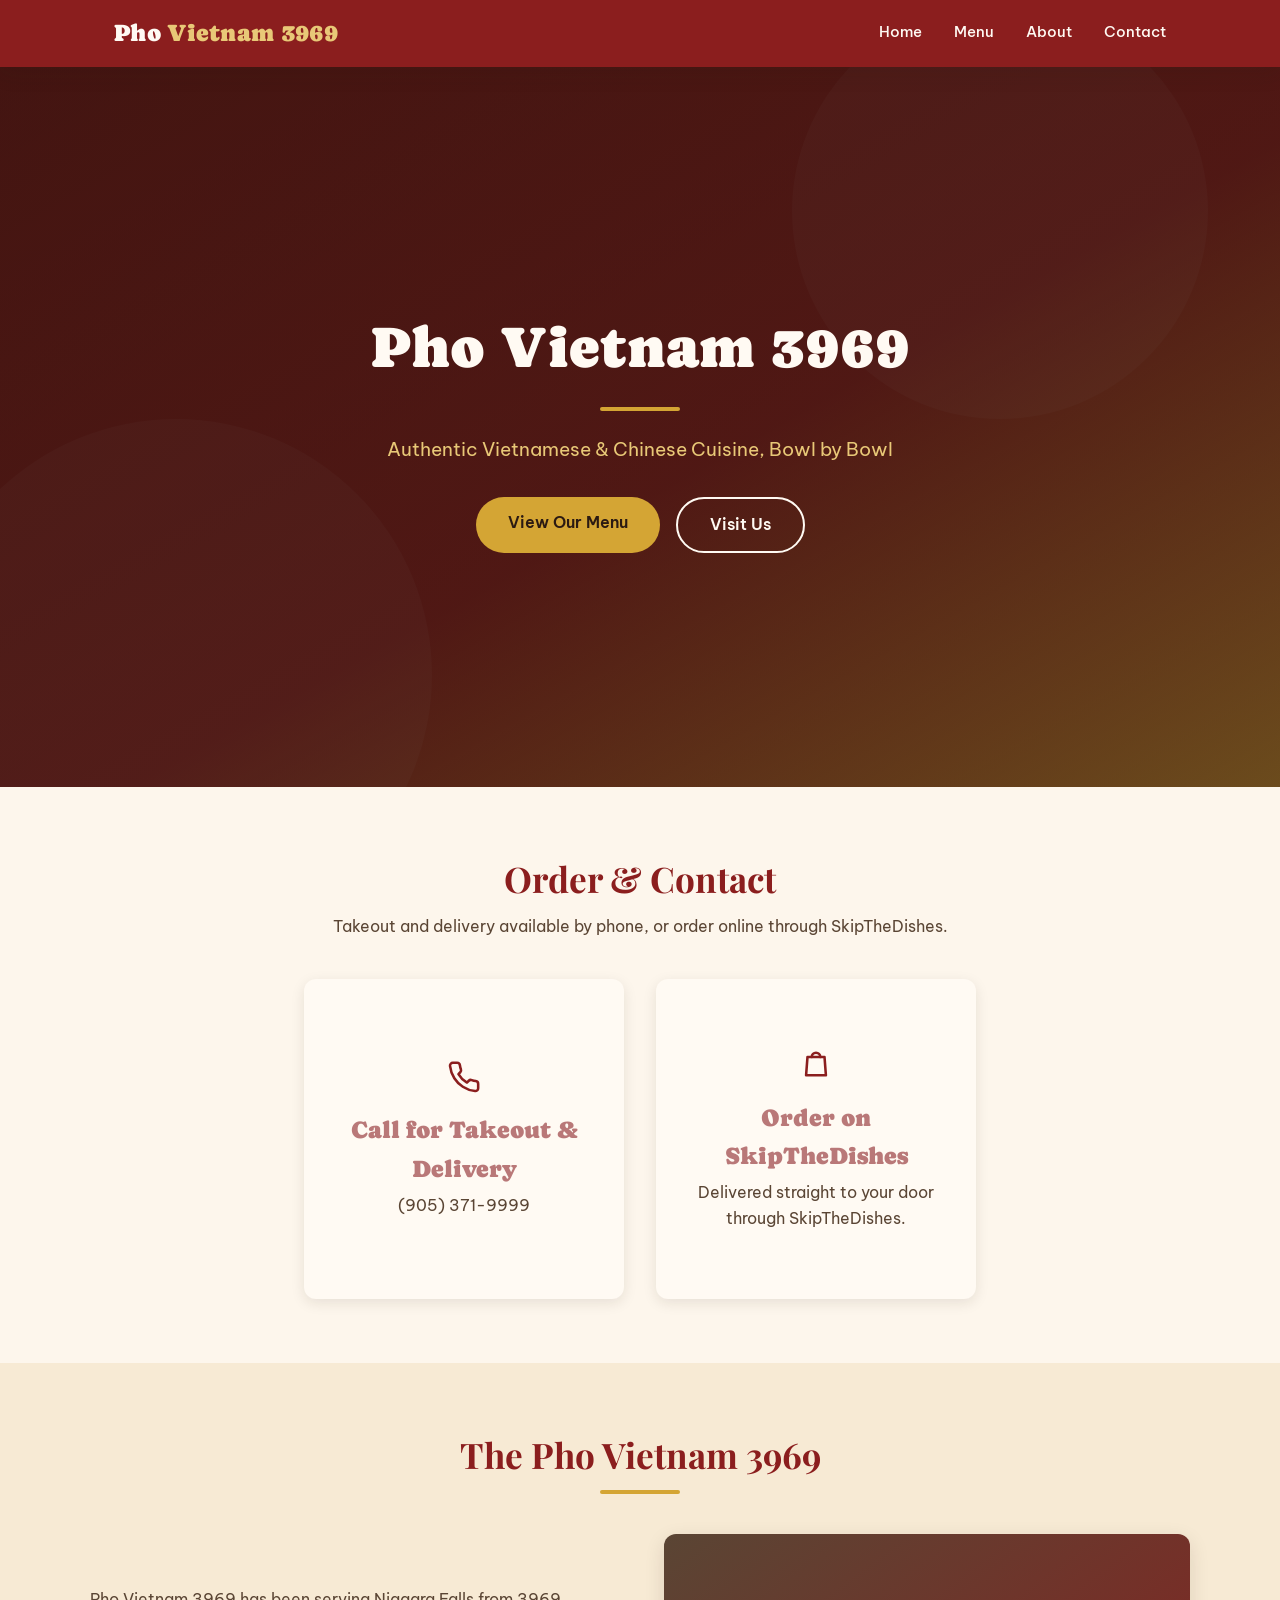
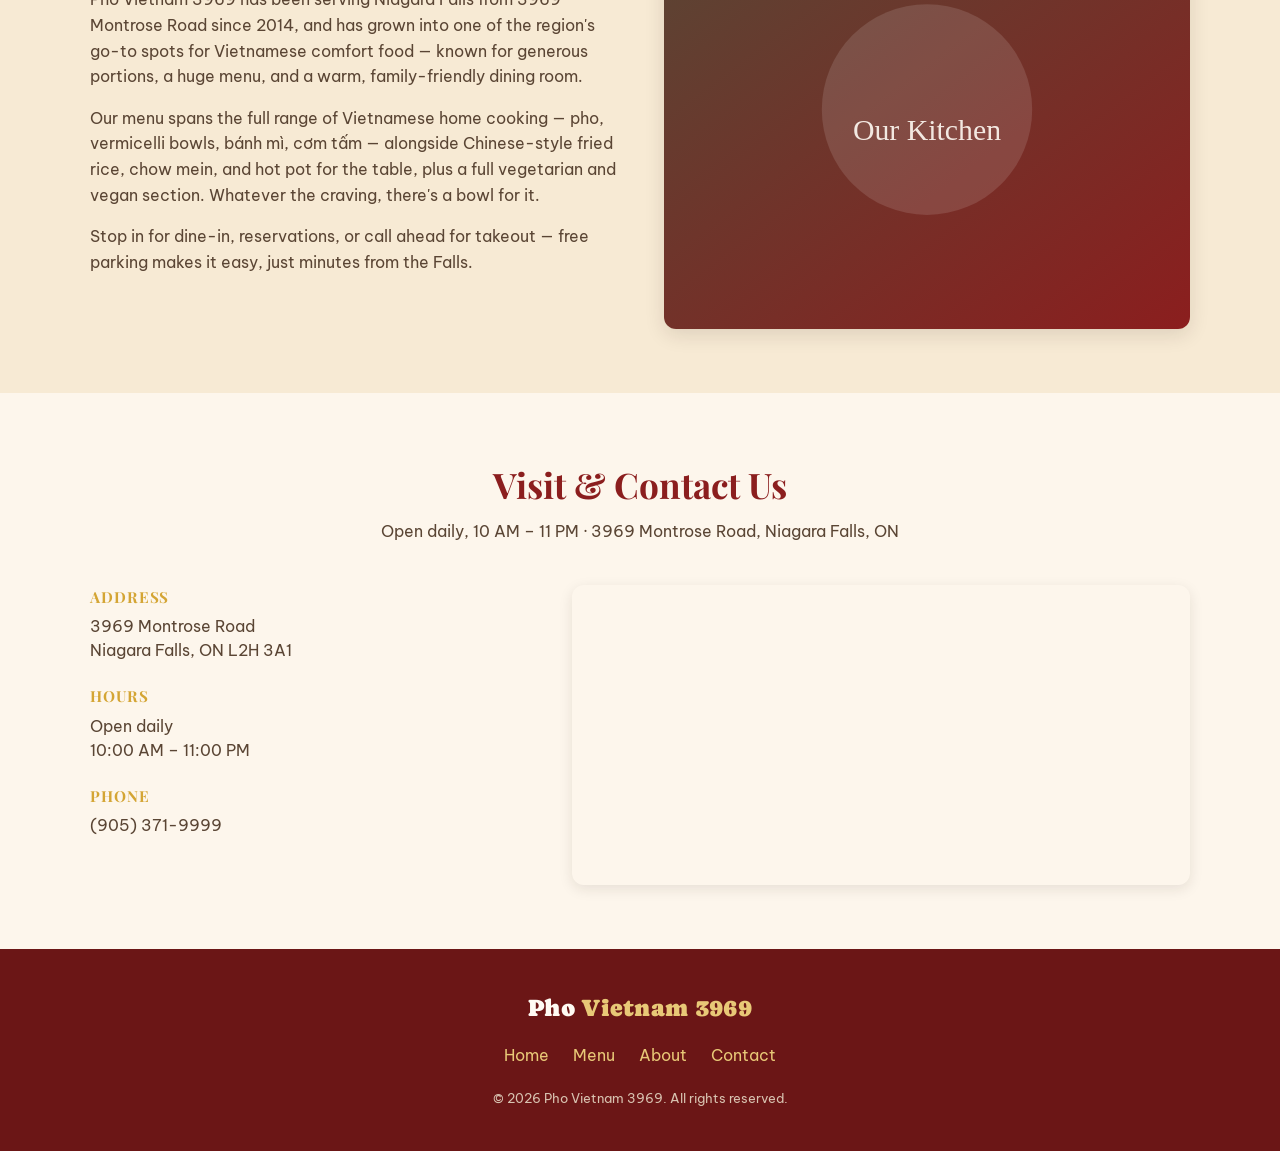
==== commit 6fa13917: "implementation 3" ====
--- a/index.html
+++ b/index.html
@@ -7,7 +7,7 @@
   <meta name="description" content="Pho Vietnam 3969 — authentic Vietnamese and Chinese cuisine, famous for our staple Vietnamese noodle soup, pho." />
   <link rel="stylesheet" href="css/styles.css" />
   <link rel="preconnect" href="https://fonts.googleapis.com" />
-  <link href="https://fonts.googleapis.com/css2?family=Playfair+Display:wght@600;700&family=Inter:wght@400;500;600&display=swap" rel="stylesheet" />
+  <link href="https://fonts.googleapis.com/css2?family=Caprasimo&family=Playfair+Display:wght@600;700;800&family=Be+Vietnam+Pro:wght@400;500;600;700&display=swap" rel="stylesheet" />
 </head>
 <body>
   <header class="site-header">
@@ -28,6 +28,7 @@
   <section class="hero">
     <div class="hero-content">
       <h1>Pho Vietnam 3969</h1>
+      <div class="divider"></div>
       <p class="tagline">Authentic Vietnamese &amp; Chinese Cuisine, Bowl by Bowl</p>
       <div class="hero-buttons">
         <a href="menu.html" class="btn btn-accent">View Our Menu</a>
@@ -39,18 +40,25 @@
   <section class="dishes">
     <div class="container">
       <h2 class="section-title">Order &amp; Contact</h2>
-      <p class="section-subtitle">Order online for delivery, or give us a call.</p>
+      <p class="section-subtitle">Takeout and delivery available by phone, or order online through SkipTheDishes.</p>
       <div class="dishes-grid dishes-grid-square">
-        <a class="dish-card square-card" href="https://www.skipthedishes.com" target="_blank" rel="noopener">
+        <a class="dish-card square-card" href="tel:+19053719999">
           <div class="dish-card-body">
-            <h3>Order on SkipTheDishes</h3>
-            <p>Get Pho Vietnam 3969 delivered straight to your door through SkipTheDishes.</p>
+            <svg class="dish-card-icon" width="34" height="34" viewBox="0 0 24 24" fill="none" stroke="currentColor" stroke-width="1.8" stroke-linecap="round" stroke-linejoin="round" aria-hidden="true">
+              <path d="M22 16.92v3a2 2 0 0 1-2.18 2 19.79 19.79 0 0 1-8.63-3.07 19.5 19.5 0 0 1-6-6 19.79 19.79 0 0 1-3.07-8.67A2 2 0 0 1 4.11 2h3a2 2 0 0 1 2 1.72c.127.96.362 1.903.7 2.81a2 2 0 0 1-.45 2.11L8.09 9.91a16 16 0 0 0 6 6l1.27-1.27a2 2 0 0 1 2.11-.45c.907.338 1.85.573 2.81.7A2 2 0 0 1 22 16.92z" />
+            </svg>
+            <h3>Call for Takeout &amp; Delivery</h3>
+            <p>(905) 371-9999</p>
           </div>
         </a>
-        <a class="dish-card square-card" href="tel:+15553969000">
+        <a class="dish-card square-card" href="https://www.skipthedishes.com/pho-vietnam-montrose" target="_blank" rel="noopener">
           <div class="dish-card-body">
-            <h3>Call Us</h3>
-            <p>(555) 396-9000</p>
+            <svg class="dish-card-icon" width="34" height="34" viewBox="0 0 24 24" fill="none" stroke="currentColor" stroke-width="1.8" stroke-linecap="round" stroke-linejoin="round" aria-hidden="true">
+              <path d="M6 7h12l1 13H5L6 7z" />
+              <path d="M9 7a3 3 0 0 1 6 0" />
+            </svg>
+            <h3>Order on SkipTheDishes</h3>
+            <p>Delivered straight to your door through SkipTheDishes.</p>
           </div>
         </a>
       </div>
@@ -59,15 +67,18 @@
 
   <section id="about" class="about-section">
     <div class="container">
-      <h2 class="section-title">Our Story</h2>
+      <h2 class="section-title">The Pho Vietnam 3969</h2>
       <div class="divider"></div>
       <div class="about-grid">
         <div class="about-text">
-          <p>Pho Vietnam 3969 was born from a love of the bowls that bring families together. We blend
-            traditional Vietnamese cooking with beloved Chinese classics, honoring recipes passed down
-            through generations while bringing fresh, local ingredients to every table.</p>
-          <p>Our pho is our pride: bones simmered low and slow, charred aromatics, and a broth that takes
-            all day to get right. Pull up a seat and taste the difference a family recipe makes.</p>
+          <p>Pho Vietnam 3969 has been serving Niagara Falls from 3969 Montrose Road since 2014, and has
+            grown into one of the region's go-to spots for Vietnamese comfort food — known for generous
+            portions, a huge menu, and a warm, family-friendly dining room.</p>
+          <p>Our menu spans the full range of Vietnamese home cooking — pho, vermicelli bowls, bánh mì,
+            cơm tấm — alongside Chinese-style fried rice, chow mein, and hot pot for the table, plus a full
+            vegetarian and vegan section. Whatever the craving, there's a bowl for it.</p>
+          <p>Stop in for dine-in, reservations, or call ahead for takeout — free parking makes it easy, just minutes from
+            the Falls.</p>
         </div>
         <img src="assets/images/about-1.svg" alt="Inside our kitchen" />
       </div>
@@ -77,14 +88,30 @@
   <section id="contact" class="contact">
     <div class="container">
       <h2 class="section-title">Visit &amp; Contact Us</h2>
-      <p class="section-subtitle">We'd love to see you — stop by, give us a call, or send a message.</p>
-      <iframe
-        class="map-frame"
-        src="https://www.google.com/maps?q=Pho+Vietnam+3969&output=embed"
-        loading="lazy"
-        referrerpolicy="no-referrer-when-downgrade"
-        title="Map to Pho Vietnam 3969">
-      </iframe>
+      <p class="section-subtitle">Open daily, 10 AM – 11 PM &middot; 3969 Montrose Road, Niagara Falls, ON</p>
+      <div class="contact-grid">
+        <div class="contact-info">
+          <div>
+            <h3>Address</h3>
+            <p><a href="https://www.google.com/maps?q=3969+Montrose+Road,+Niagara+Falls,+ON+L2H+3A1" target="_blank" rel="noopener">3969 Montrose Road<br />Niagara Falls, ON L2H 3A1</a></p>
+          </div>
+          <div>
+            <h3>Hours</h3>
+            <p>Open daily<br />10:00 AM – 11:00 PM</p>
+          </div>
+          <div>
+            <h3>Phone</h3>
+            <p><a href="tel:+19053719999">(905) 371-9999</a></p>
+          </div>
+        </div>
+        <iframe
+          class="map-frame"
+          src="https://www.google.com/maps?q=3969+Montrose+Road,+Niagara+Falls,+ON+L2H+3A1&output=embed"
+          loading="lazy"
+          referrerpolicy="no-referrer-when-downgrade"
+          title="Map to Pho Vietnam 3969">
+        </iframe>
+      </div>
     </div>
   </section>
 
--- a/css/styles.css
+++ b/css/styles.css
@@ -10,7 +10,8 @@
   --color-white: #fffaf3;
 
   --font-heading: "Playfair Display", Georgia, "Times New Roman", serif;
-  --font-body: "Inter", "Segoe UI", Helvetica, Arial, sans-serif;
+  --font-body: "Be Vietnam Pro", "Segoe UI", Helvetica, Arial, sans-serif;
+  --font-display: "Caprasimo", Georgia, serif;
 
   --radius: 12px;
   --shadow-soft: 0 6px 20px rgba(43, 26, 18, 0.12);
@@ -100,12 +101,12 @@
 }
 
 .logo {
-  font-family: var(--font-heading);
+  font-family: var(--font-display);
   font-size: 1.5rem;
-  font-weight: 700;
+  font-weight: 400;
   color: var(--color-white);
   text-decoration: none;
-  letter-spacing: 0.5px;
+  letter-spacing: 0.3px;
 }
 
 .logo span {
@@ -121,15 +122,35 @@
 }
 
 .nav-links a {
+  position: relative;
+  display: inline-block;
   text-decoration: none;
   color: var(--color-white);
   font-weight: 500;
   font-size: 0.95rem;
+  padding-bottom: 4px;
   transition: color 0.2s ease;
 }
 
-.nav-links a:hover {
+.nav-links a::after {
+  content: "";
+  position: absolute;
+  left: 0;
+  bottom: 0;
+  width: 0;
+  height: 2px;
+  background: var(--color-accent-light);
+  transition: width 0.25s ease;
+}
+
+.nav-links a:hover,
+.nav-links a:focus-visible {
   color: var(--color-accent-light);
+}
+
+.nav-links a:hover::after,
+.nav-links a:focus-visible::after {
+  width: 100%;
 }
 
 .nav-toggle {
@@ -199,9 +220,30 @@
 }
 
 .hero-content h1 {
+  font-family: var(--font-display);
+  font-weight: 400;
   color: var(--color-white);
   font-size: clamp(2.2rem, 5vw, 3.6rem);
   margin-bottom: 0.6rem;
+}
+
+.hero-content .divider,
+.menu-hero .divider {
+  margin: 0.9rem auto 1.4rem;
+}
+
+.menu-hero .menu-note {
+  display: inline-block;
+  background: var(--color-accent);
+  border: none;
+  border-radius: 999px;
+  box-shadow: none;
+  padding: 0.85rem 2rem;
+  margin: 0;
+  font-family: var(--font-body);
+  font-size: 1rem;
+  font-weight: 600;
+  color: var(--color-text);
 }
 
 .hero-content .tagline {
@@ -248,7 +290,7 @@
 }
 
 .dish-card-body h3 {
-  font-size: 1.1rem;
+  font-size: 1.4rem;
   margin-bottom: 0.3rem;
 }
 
@@ -259,7 +301,8 @@
 }
 
 .dishes-grid-square {
-  grid-template-columns: repeat(auto-fit, minmax(220px, 260px));
+  grid-template-columns: repeat(auto-fit, minmax(260px, 320px));
+  gap: 2rem;
   justify-content: center;
 }
 
@@ -270,6 +313,31 @@
   justify-content: center;
   text-decoration: none;
   color: inherit;
+  border: 2px solid transparent;
+  transition: transform 0.2s ease, box-shadow 0.2s ease, border-color 0.2s ease;
+}
+
+.square-card:hover,
+.square-card:focus-visible {
+  transform: translateY(-6px) scale(1.02);
+  box-shadow: var(--shadow-soft);
+  border-color: var(--color-accent);
+}
+
+.square-card .dish-card-icon {
+  color: var(--color-primary);
+  margin-bottom: 0.6rem;
+}
+
+.square-card .dish-card-body h3 {
+  font-family: var(--font-display);
+  font-weight: 400;
+  font-size: 1.5rem;
+  color: color-mix(in srgb, var(--color-primary) 60%, white);
+}
+
+.square-card .dish-card-body p {
+  font-size: 1rem;
 }
 
 /* About */
@@ -301,10 +369,52 @@
 }
 
 /* Contact */
+.contact-grid {
+  display: grid;
+  grid-template-columns: 1fr 1.4fr;
+  gap: 2.5rem;
+  align-items: start;
+}
+
+.contact-info {
+  display: flex;
+  flex-direction: column;
+  gap: 1.4rem;
+}
+
+.contact-info h3 {
+  font-size: 0.95rem;
+  text-transform: uppercase;
+  letter-spacing: 0.06em;
+  color: var(--color-accent);
+  margin-bottom: 0.3rem;
+}
+
+.contact-info p {
+  margin: 0;
+  color: var(--color-text-soft);
+  line-height: 1.5;
+}
+
+.contact-info a {
+  text-decoration: none;
+  color: var(--color-text-soft);
+}
+
+.contact-info a:hover {
+  color: var(--color-primary);
+}
+
+@media (max-width: 768px) {
+  .contact-grid {
+    grid-template-columns: 1fr;
+  }
+}
+
 .map-frame {
   width: 100%;
   height: 100%;
-  min-height: 260px;
+  min-height: 300px;
   border: 0;
   border-radius: var(--radius);
   box-shadow: var(--shadow-card);
@@ -380,6 +490,9 @@
 }
 
 .menu-hero h1 {
+  font-family: var(--font-display);
+  font-weight: 400;
+  font-size: clamp(2.6rem, 6vw, 4.2rem);
   color: var(--color-white);
 }
 
@@ -484,7 +597,8 @@
 
 .menu-band .menu-viet {
   margin-left: auto;
-  font-size: 0.8rem;
+  font-size: 1.05rem;
+  font-weight: 600;
   color: var(--color-accent-light);
   text-align: right;
 }
@@ -526,11 +640,11 @@
 .menu-code {
   font-family: var(--font-heading);
   font-weight: 700;
-  font-size: 0.68rem;
+  font-size: 0.85rem;
   background: var(--color-accent-light);
   color: var(--color-text);
   border-radius: 5px;
-  padding: 0.1rem 0.4rem;
+  padding: 0.15rem 0.5rem;
   flex-shrink: 0;
 }
 
@@ -571,12 +685,12 @@
 }
 
 .menu-sizes span {
-  font-size: 0.68rem;
+  font-size: 0.82rem;
   background: var(--color-bg-alt);
   color: var(--color-primary-dark);
-  padding: 0.15rem 0.45rem;
+  padding: 0.2rem 0.55rem;
   border-radius: 6px;
-  font-weight: 600;
+  font-weight: 700;
 }
 
 .menu-no-results {
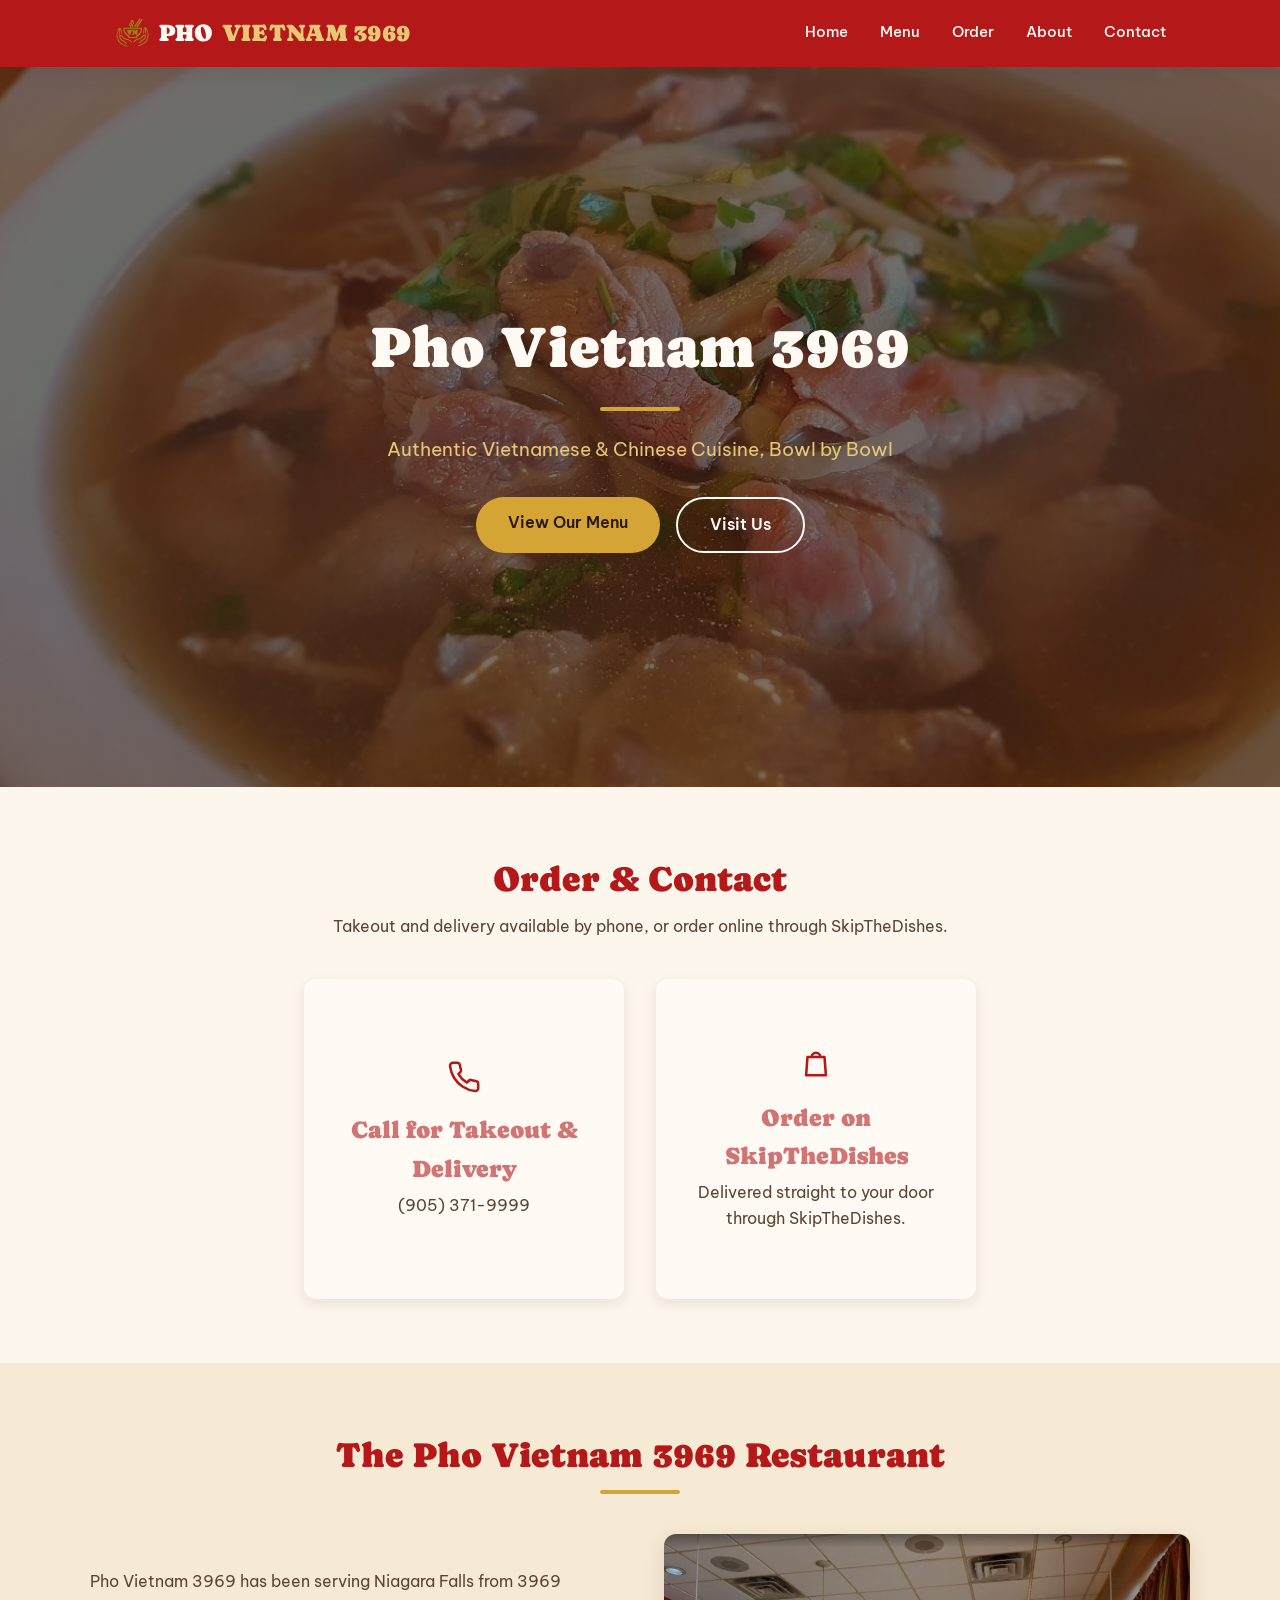
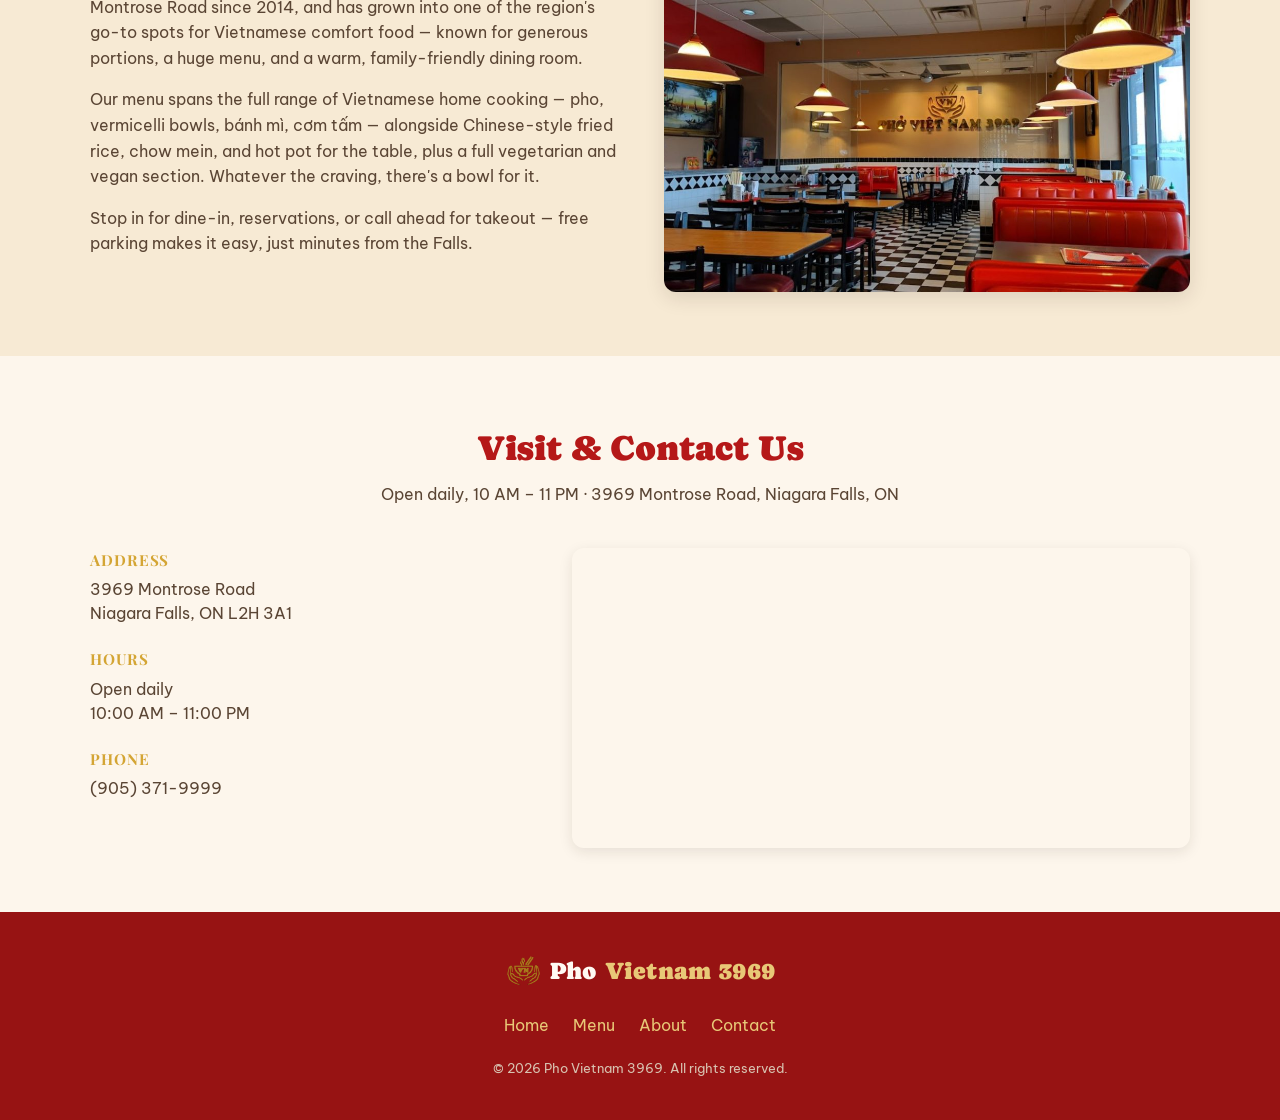
==== commit aaf64739: "improvements" ====
--- a/index.html
+++ b/index.html
@@ -8,17 +8,19 @@
   <link rel="stylesheet" href="css/styles.css" />
   <link rel="preconnect" href="https://fonts.googleapis.com" />
   <link href="https://fonts.googleapis.com/css2?family=Caprasimo&family=Playfair+Display:wght@600;700;800&family=Be+Vietnam+Pro:wght@400;500;600;700&display=swap" rel="stylesheet" />
+  <link rel="icon" href="assets/images/favicon.ico" sizes="any" />
 </head>
 <body>
   <header class="site-header">
     <nav class="nav-wrap">
-      <a href="index.html" class="logo">Pho <span>Vietnam 3969</span></a>
+      <a href="index.html" class="logo"><img src="assets/images/pvLogo_thickened_light.png" alt="" class="logo-mark" />PHO <span>VIETNAM 3969</span></a>
       <button class="nav-toggle" aria-label="Toggle navigation" aria-expanded="false">
         <span></span><span></span><span></span>
       </button>
       <ul class="nav-links">
         <li><a href="index.html">Home</a></li>
         <li><a href="menu.html">Menu</a></li>
+        <li><a href="index.html#order">Order</a></li>
         <li><a href="index.html#about">About</a></li>
         <li><a href="index.html#contact">Contact</a></li>
       </ul>
@@ -37,7 +39,7 @@
     </div>
   </section>
 
-  <section class="dishes">
+  <section id="order" class="dishes">
     <div class="container">
       <h2 class="section-title">Order &amp; Contact</h2>
       <p class="section-subtitle">Takeout and delivery available by phone, or order online through SkipTheDishes.</p>
@@ -67,7 +69,7 @@
 
   <section id="about" class="about-section">
     <div class="container">
-      <h2 class="section-title">The Pho Vietnam 3969</h2>
+      <h2 class="section-title">The Pho Vietnam 3969 Restaurant</h2>
       <div class="divider"></div>
       <div class="about-grid">
         <div class="about-text">
@@ -80,7 +82,7 @@
           <p>Stop in for dine-in, reservations, or call ahead for takeout — free parking makes it easy, just minutes from
             the Falls.</p>
         </div>
-        <img src="assets/images/about-1.svg" alt="Inside our kitchen" />
+        <img src="assets/images/img2(interior).jpg" alt="Inside Pho Vietnam 3969's dining room" />
       </div>
     </div>
   </section>
@@ -116,7 +118,7 @@
   </section>
 
   <footer class="site-footer">
-    <div class="logo">Pho <span>Vietnam 3969</span></div>
+    <div class="logo"><img src="assets/images/pvLogo_thickened_light.png" alt="" class="logo-mark" />Pho <span>Vietnam 3969</span></div>
     <ul class="footer-links">
       <li><a href="index.html">Home</a></li>
       <li><a href="menu.html">Menu</a></li>
--- a/css/styles.css
+++ b/css/styles.css
@@ -1,6 +1,6 @@
 :root {
-  --color-primary: #8b1e1e;
-  --color-primary-dark: #6b1616;
+  --color-primary: #b51818;
+  --color-primary-dark: #971313;
   --color-accent: #d4a534;
   --color-accent-light: #e8c877;
   --color-bg: #fdf6ec;
@@ -61,6 +61,8 @@
 }
 
 .section-title {
+  font-family: var(--font-display);
+  font-weight: 400;
   text-align: center;
   font-size: 2.2rem;
   margin-bottom: 0.4rem;
@@ -101,12 +103,20 @@
 }
 
 .logo {
+  display: inline-flex;
+  align-items: center;
+  gap: 0.5rem;
   font-family: var(--font-display);
   font-size: 1.5rem;
   font-weight: 400;
   color: var(--color-white);
   text-decoration: none;
   letter-spacing: 0.3px;
+}
+
+.logo-mark {
+  height: 2.3rem;
+  width: auto;
 }
 
 .logo span {
@@ -215,7 +225,7 @@
   text-align: center;
   color: var(--color-white);
   background: linear-gradient(rgba(43, 20, 14, 0.62), rgba(43, 20, 14, 0.62)),
-    url("../assets/images/hero.svg") center/cover no-repeat;
+    url("../assets/images/img1.jpg") center/cover no-repeat;
   padding: 2rem 1.5rem;
 }
 
@@ -239,11 +249,17 @@
   border-radius: 999px;
   box-shadow: none;
   padding: 0.85rem 2rem;
-  margin: 0;
+  margin: 0 0 1.2rem;
   font-family: var(--font-body);
   font-size: 1rem;
   font-weight: 600;
   color: var(--color-text);
+}
+
+.menu-hero .btn {
+  display: block;
+  width: fit-content;
+  margin: 0 auto;
 }
 
 .hero-content .tagline {
@@ -353,6 +369,9 @@
 }
 
 .about-grid img {
+  width: 100%;
+  height: 100%;
+  object-fit: cover;
   border-radius: var(--radius);
   box-shadow: var(--shadow-soft);
 }
@@ -483,7 +502,8 @@
 
 /* Menu page */
 .menu-hero {
-  background: var(--color-primary);
+  background: linear-gradient(rgba(43, 20, 14, 0.72), rgba(43, 20, 14, 0.72)),
+    url("../assets/images/food1.jpg") center/cover no-repeat;
   color: var(--color-white);
   text-align: center;
   padding: 3.5rem 1.5rem;
@@ -590,8 +610,10 @@
 }
 
 .menu-band h2 {
-  color: var(--color-white);
-  font-size: clamp(1.1rem, 2.6vw, 1.4rem);
+  font-family: var(--font-display);
+  font-weight: 400;
+  color: var(--color-white);
+  font-size: clamp(1.2rem, 2.8vw, 1.6rem);
   margin: 0;
 }
 
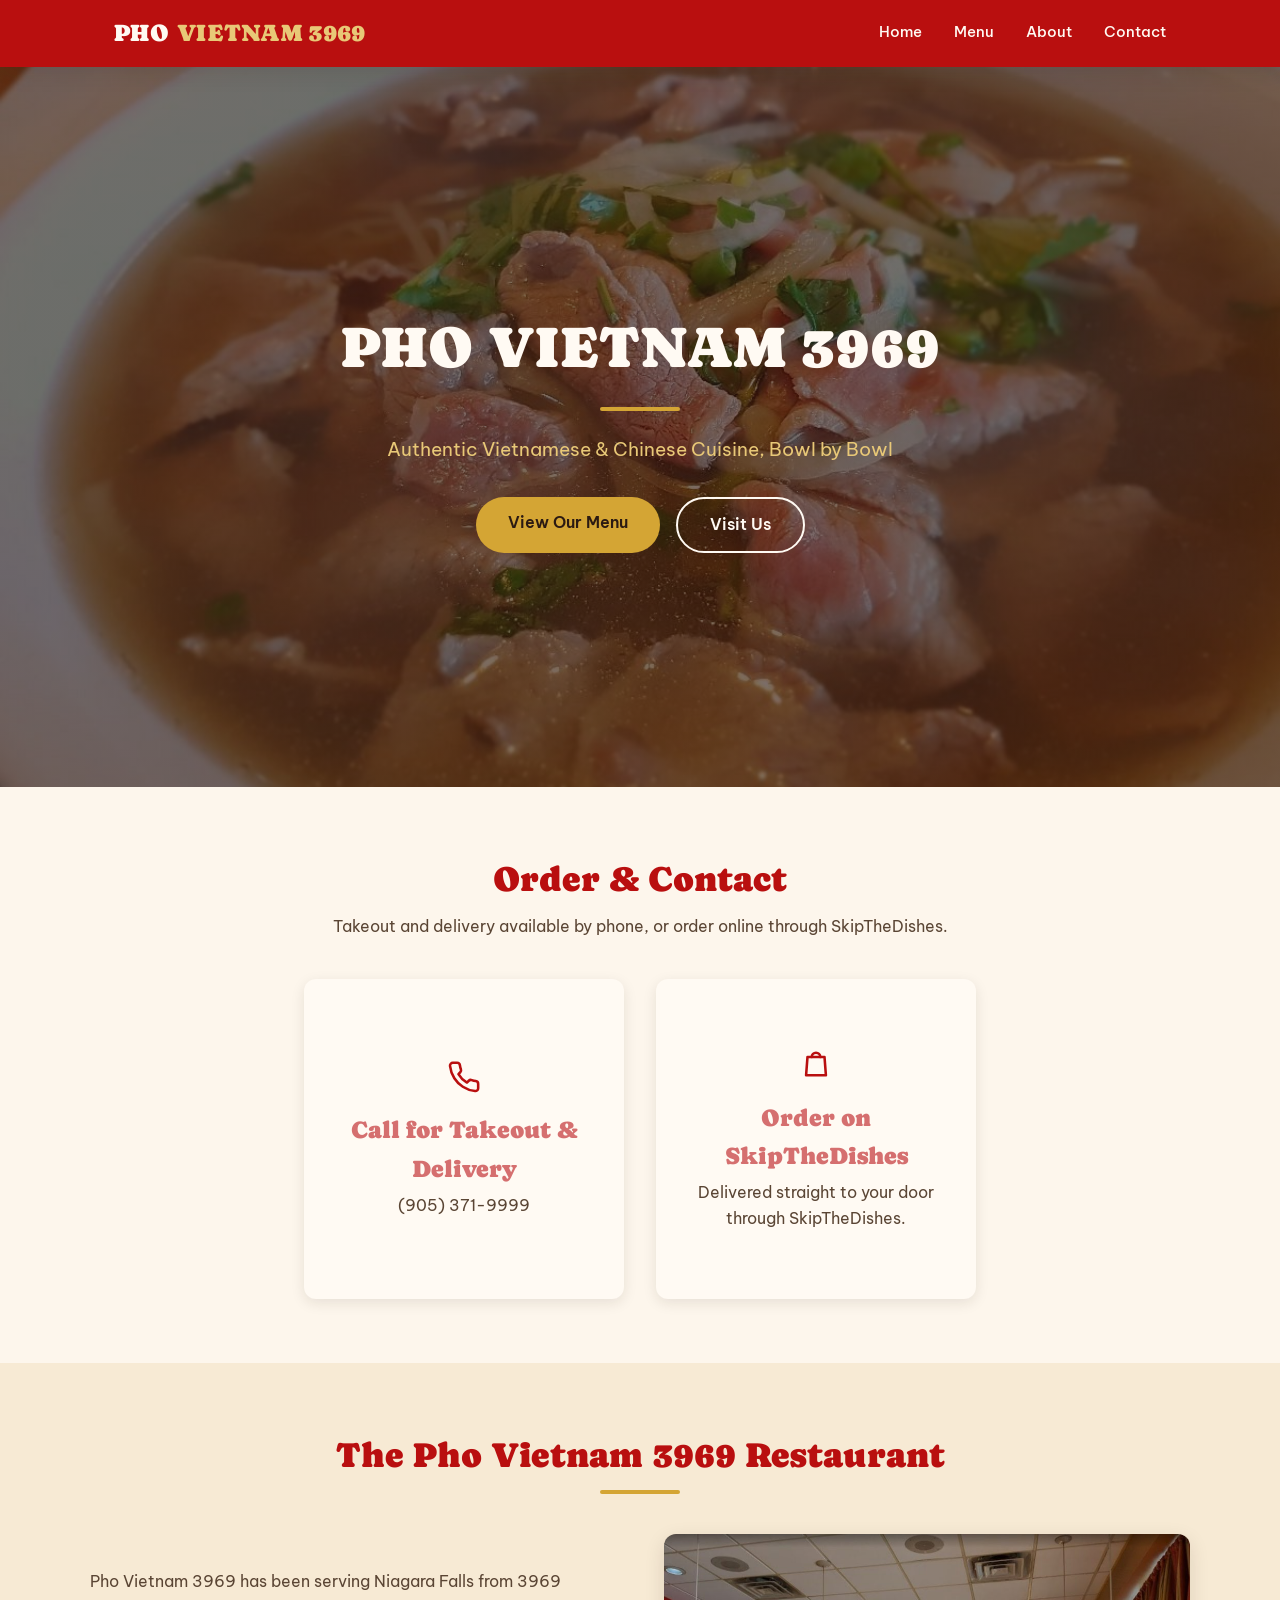
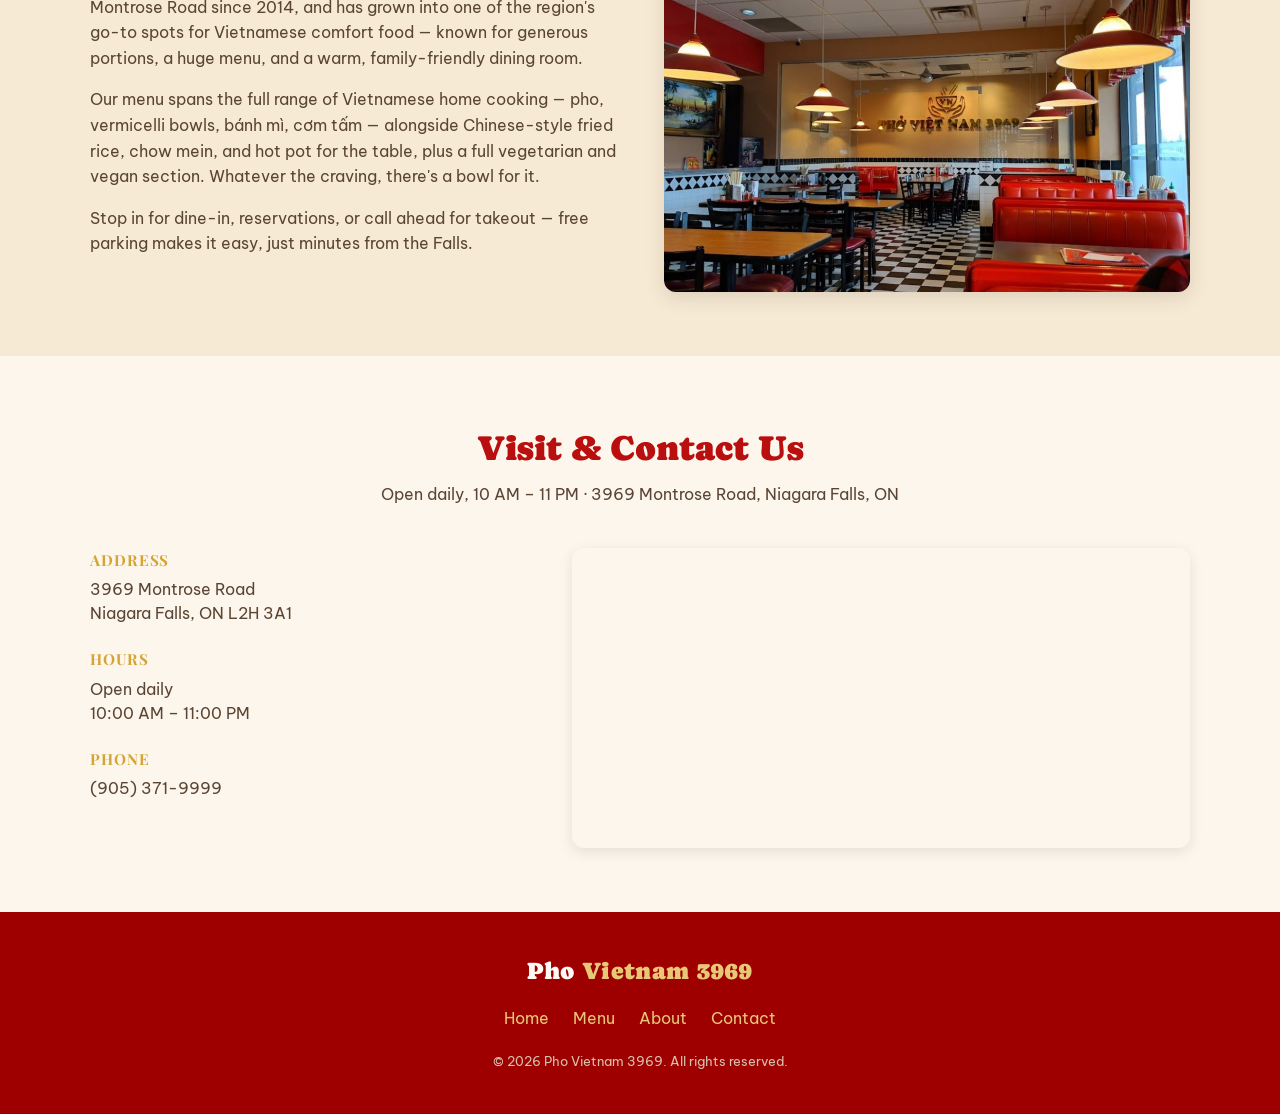
==== commit ab7b652a: "changed 300s note" ====
--- a/index.html
+++ b/index.html
@@ -8,19 +8,17 @@
   <link rel="stylesheet" href="css/styles.css" />
   <link rel="preconnect" href="https://fonts.googleapis.com" />
   <link href="https://fonts.googleapis.com/css2?family=Caprasimo&family=Playfair+Display:wght@600;700;800&family=Be+Vietnam+Pro:wght@400;500;600;700&display=swap" rel="stylesheet" />
-  <link rel="icon" href="assets/images/favicon.ico" sizes="any" />
 </head>
 <body>
   <header class="site-header">
     <nav class="nav-wrap">
-      <a href="index.html" class="logo"><img src="assets/images/pvLogo_thickened_light.png" alt="" class="logo-mark" />PHO <span>VIETNAM 3969</span></a>
+      <a href="index.html" class="logo">PHO <span>VIETNAM 3969</span></a>
       <button class="nav-toggle" aria-label="Toggle navigation" aria-expanded="false">
         <span></span><span></span><span></span>
       </button>
       <ul class="nav-links">
         <li><a href="index.html">Home</a></li>
         <li><a href="menu.html">Menu</a></li>
-        <li><a href="index.html#order">Order</a></li>
         <li><a href="index.html#about">About</a></li>
         <li><a href="index.html#contact">Contact</a></li>
       </ul>
@@ -29,7 +27,7 @@
 
   <section class="hero">
     <div class="hero-content">
-      <h1>Pho Vietnam 3969</h1>
+      <h1>PHO VIETNAM 3969</h1>
       <div class="divider"></div>
       <p class="tagline">Authentic Vietnamese &amp; Chinese Cuisine, Bowl by Bowl</p>
       <div class="hero-buttons">
@@ -39,7 +37,7 @@
     </div>
   </section>
 
-  <section id="order" class="dishes">
+  <section class="dishes">
     <div class="container">
       <h2 class="section-title">Order &amp; Contact</h2>
       <p class="section-subtitle">Takeout and delivery available by phone, or order online through SkipTheDishes.</p>
@@ -82,7 +80,7 @@
           <p>Stop in for dine-in, reservations, or call ahead for takeout — free parking makes it easy, just minutes from
             the Falls.</p>
         </div>
-        <img src="assets/images/img2(interior).jpg" alt="Inside Pho Vietnam 3969's dining room" />
+        <img src="assets/images/img2(interior).jpg" alt="Restaurant" />
       </div>
     </div>
   </section>
@@ -118,7 +116,7 @@
   </section>
 
   <footer class="site-footer">
-    <div class="logo"><img src="assets/images/pvLogo_thickened_light.png" alt="" class="logo-mark" />Pho <span>Vietnam 3969</span></div>
+    <div class="logo">Pho <span>Vietnam 3969</span></div>
     <ul class="footer-links">
       <li><a href="index.html">Home</a></li>
       <li><a href="menu.html">Menu</a></li>
--- a/css/styles.css
+++ b/css/styles.css
@@ -1,6 +1,6 @@
 :root {
-  --color-primary: #b51818;
-  --color-primary-dark: #971313;
+  --color-primary: #b90f0f;
+  --color-primary-dark: #9e0000;
   --color-accent: #d4a534;
   --color-accent-light: #e8c877;
   --color-bg: #fdf6ec;
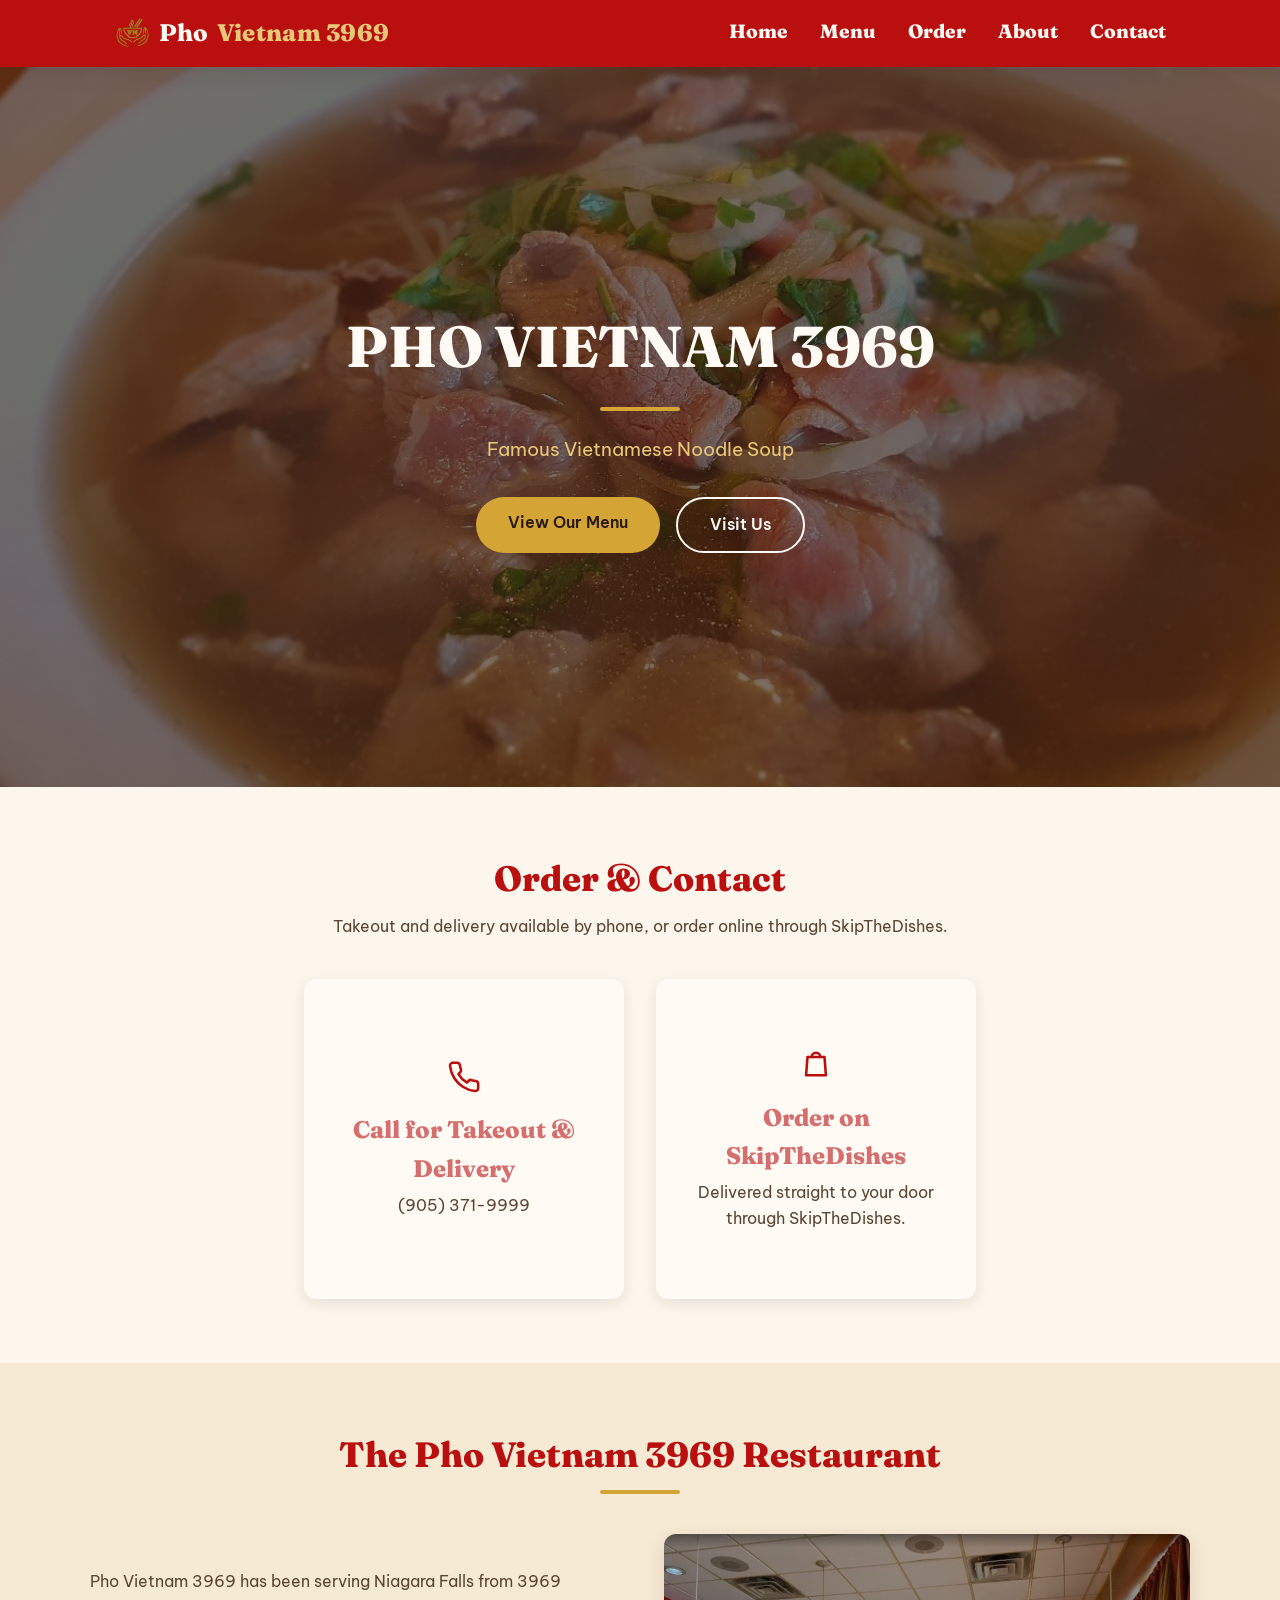
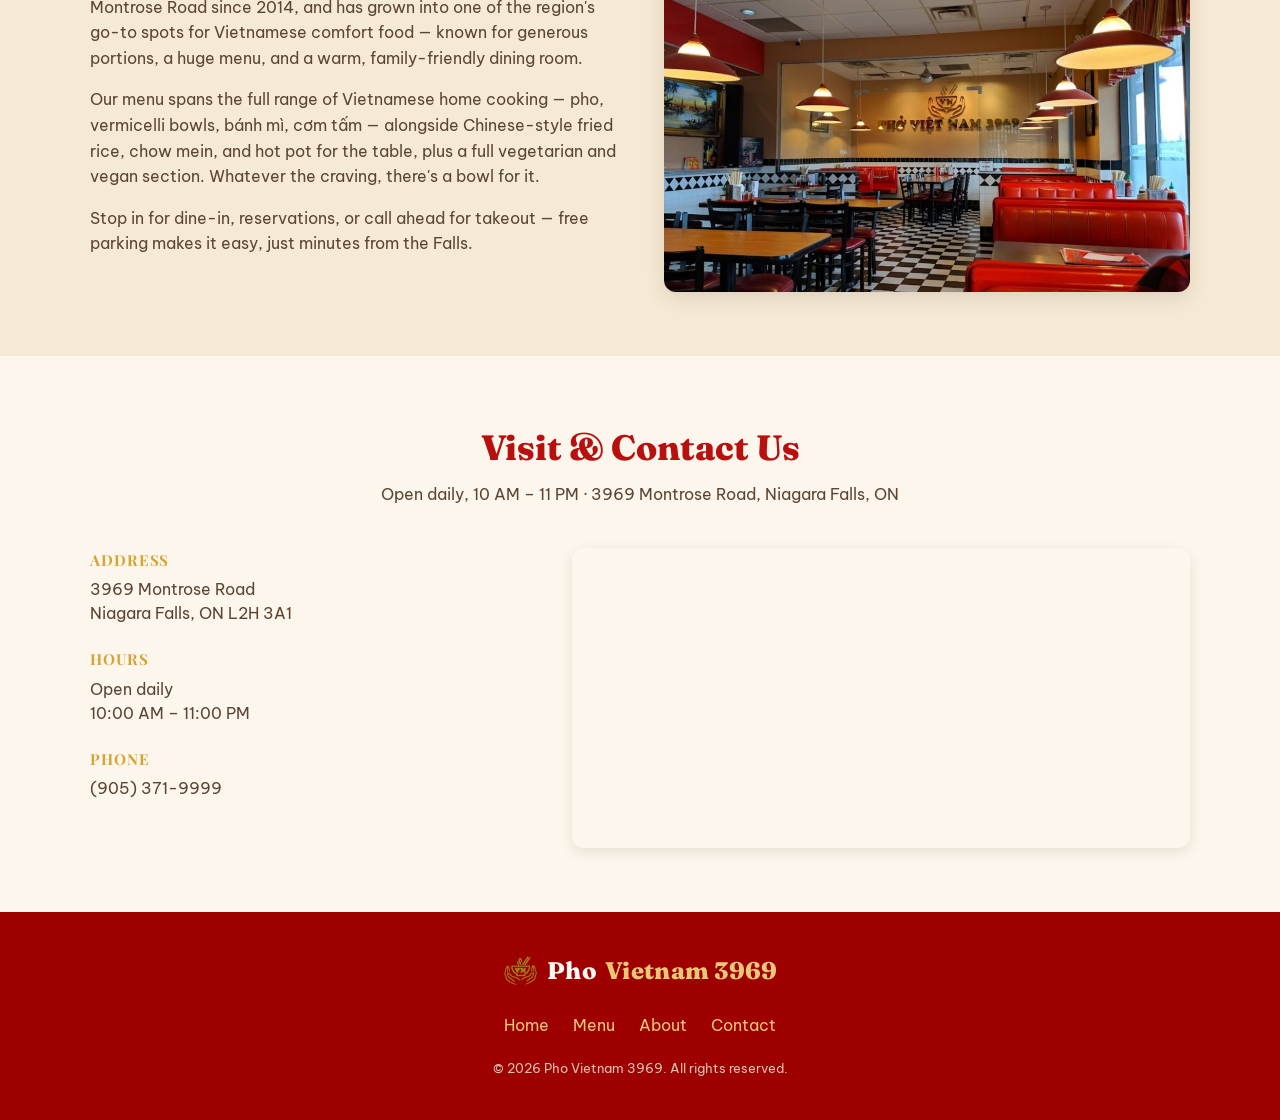
==== commit d773b3d4: "subtle changes" ====
--- a/index.html
+++ b/index.html
@@ -7,18 +7,20 @@
   <meta name="description" content="Pho Vietnam 3969 — authentic Vietnamese and Chinese cuisine, famous for our staple Vietnamese noodle soup, pho." />
   <link rel="stylesheet" href="css/styles.css" />
   <link rel="preconnect" href="https://fonts.googleapis.com" />
-  <link href="https://fonts.googleapis.com/css2?family=Caprasimo&family=Playfair+Display:wght@600;700;800&family=Be+Vietnam+Pro:wght@400;500;600;700&display=swap" rel="stylesheet" />
+  <link href="https://fonts.googleapis.com/css2?family=Fraunces:wght@800&family=Playfair+Display:wght@600;700;800&family=Be+Vietnam+Pro:wght@400;500;600;700&display=swap" rel="stylesheet" />
+  <link rel="icon" href="assets/images/favicon.ico" sizes="any" />  
 </head>
 <body>
   <header class="site-header">
     <nav class="nav-wrap">
-      <a href="index.html" class="logo">PHO <span>VIETNAM 3969</span></a>
+      <a href="index.html" class="logo"><img src="assets/images/pvLogo_thickened_light.png" alt="" class="logo-mark" />Pho <span>Vietnam 3969</span></a>
       <button class="nav-toggle" aria-label="Toggle navigation" aria-expanded="false">
         <span></span><span></span><span></span>
       </button>
       <ul class="nav-links">
         <li><a href="index.html">Home</a></li>
         <li><a href="menu.html">Menu</a></li>
+        <li><a href="index.html#order">Order</a></li>
         <li><a href="index.html#about">About</a></li>
         <li><a href="index.html#contact">Contact</a></li>
       </ul>
@@ -29,7 +31,7 @@
     <div class="hero-content">
       <h1>PHO VIETNAM 3969</h1>
       <div class="divider"></div>
-      <p class="tagline">Authentic Vietnamese &amp; Chinese Cuisine, Bowl by Bowl</p>
+      <p class="tagline">Famous Vietnamese Noodle Soup</p>
       <div class="hero-buttons">
         <a href="menu.html" class="btn btn-accent">View Our Menu</a>
         <a href="#contact" class="btn btn-outline">Visit Us</a>
@@ -37,7 +39,7 @@
     </div>
   </section>
 
-  <section class="dishes">
+  <section id="order" class="dishes">
     <div class="container">
       <h2 class="section-title">Order &amp; Contact</h2>
       <p class="section-subtitle">Takeout and delivery available by phone, or order online through SkipTheDishes.</p>
@@ -116,7 +118,7 @@
   </section>
 
   <footer class="site-footer">
-    <div class="logo">Pho <span>Vietnam 3969</span></div>
+    <div class="logo"><img src="assets/images/pvLogo_thickened_light.png" alt="" class="logo-mark" />Pho <span>Vietnam 3969</span></div>
     <ul class="footer-links">
       <li><a href="index.html">Home</a></li>
       <li><a href="menu.html">Menu</a></li>
--- a/css/styles.css
+++ b/css/styles.css
@@ -11,7 +11,7 @@
 
   --font-heading: "Playfair Display", Georgia, "Times New Roman", serif;
   --font-body: "Be Vietnam Pro", "Segoe UI", Helvetica, Arial, sans-serif;
-  --font-display: "Caprasimo", Georgia, serif;
+  --font-display: "Fraunces", Georgia, serif;
 
   --radius: 12px;
   --shadow-soft: 0 6px 20px rgba(43, 26, 18, 0.12);
@@ -62,7 +62,7 @@
 
 .section-title {
   font-family: var(--font-display);
-  font-weight: 400;
+  font-weight: 800;
   text-align: center;
   font-size: 2.2rem;
   margin-bottom: 0.4rem;
@@ -108,7 +108,7 @@
   gap: 0.5rem;
   font-family: var(--font-display);
   font-size: 1.5rem;
-  font-weight: 400;
+  font-weight: 800;
   color: var(--color-white);
   text-decoration: none;
   letter-spacing: 0.3px;
@@ -171,6 +171,14 @@
   border: none;
   cursor: pointer;
   padding: 0.4rem;
+}
+
+@media (min-width: 821px) {
+  .nav-links a {
+    font-family: var(--font-display);
+    font-weight: 800;
+    font-size: 1.2rem;
+  }
 }
 
 .nav-toggle span {
@@ -231,7 +239,7 @@
 
 .hero-content h1 {
   font-family: var(--font-display);
-  font-weight: 400;
+  font-weight: 800;
   color: var(--color-white);
   font-size: clamp(2.2rem, 5vw, 3.6rem);
   margin-bottom: 0.6rem;
@@ -347,7 +355,7 @@
 
 .square-card .dish-card-body h3 {
   font-family: var(--font-display);
-  font-weight: 400;
+  font-weight: 800;
   font-size: 1.5rem;
   color: color-mix(in srgb, var(--color-primary) 60%, white);
 }
@@ -511,7 +519,7 @@
 
 .menu-hero h1 {
   font-family: var(--font-display);
-  font-weight: 400;
+  font-weight: 800;
   font-size: clamp(2.6rem, 6vw, 4.2rem);
   color: var(--color-white);
 }
@@ -611,7 +619,7 @@
 
 .menu-band h2 {
   font-family: var(--font-display);
-  font-weight: 400;
+  font-weight: 800;
   color: var(--color-white);
   font-size: clamp(1.2rem, 2.8vw, 1.6rem);
   margin: 0;
